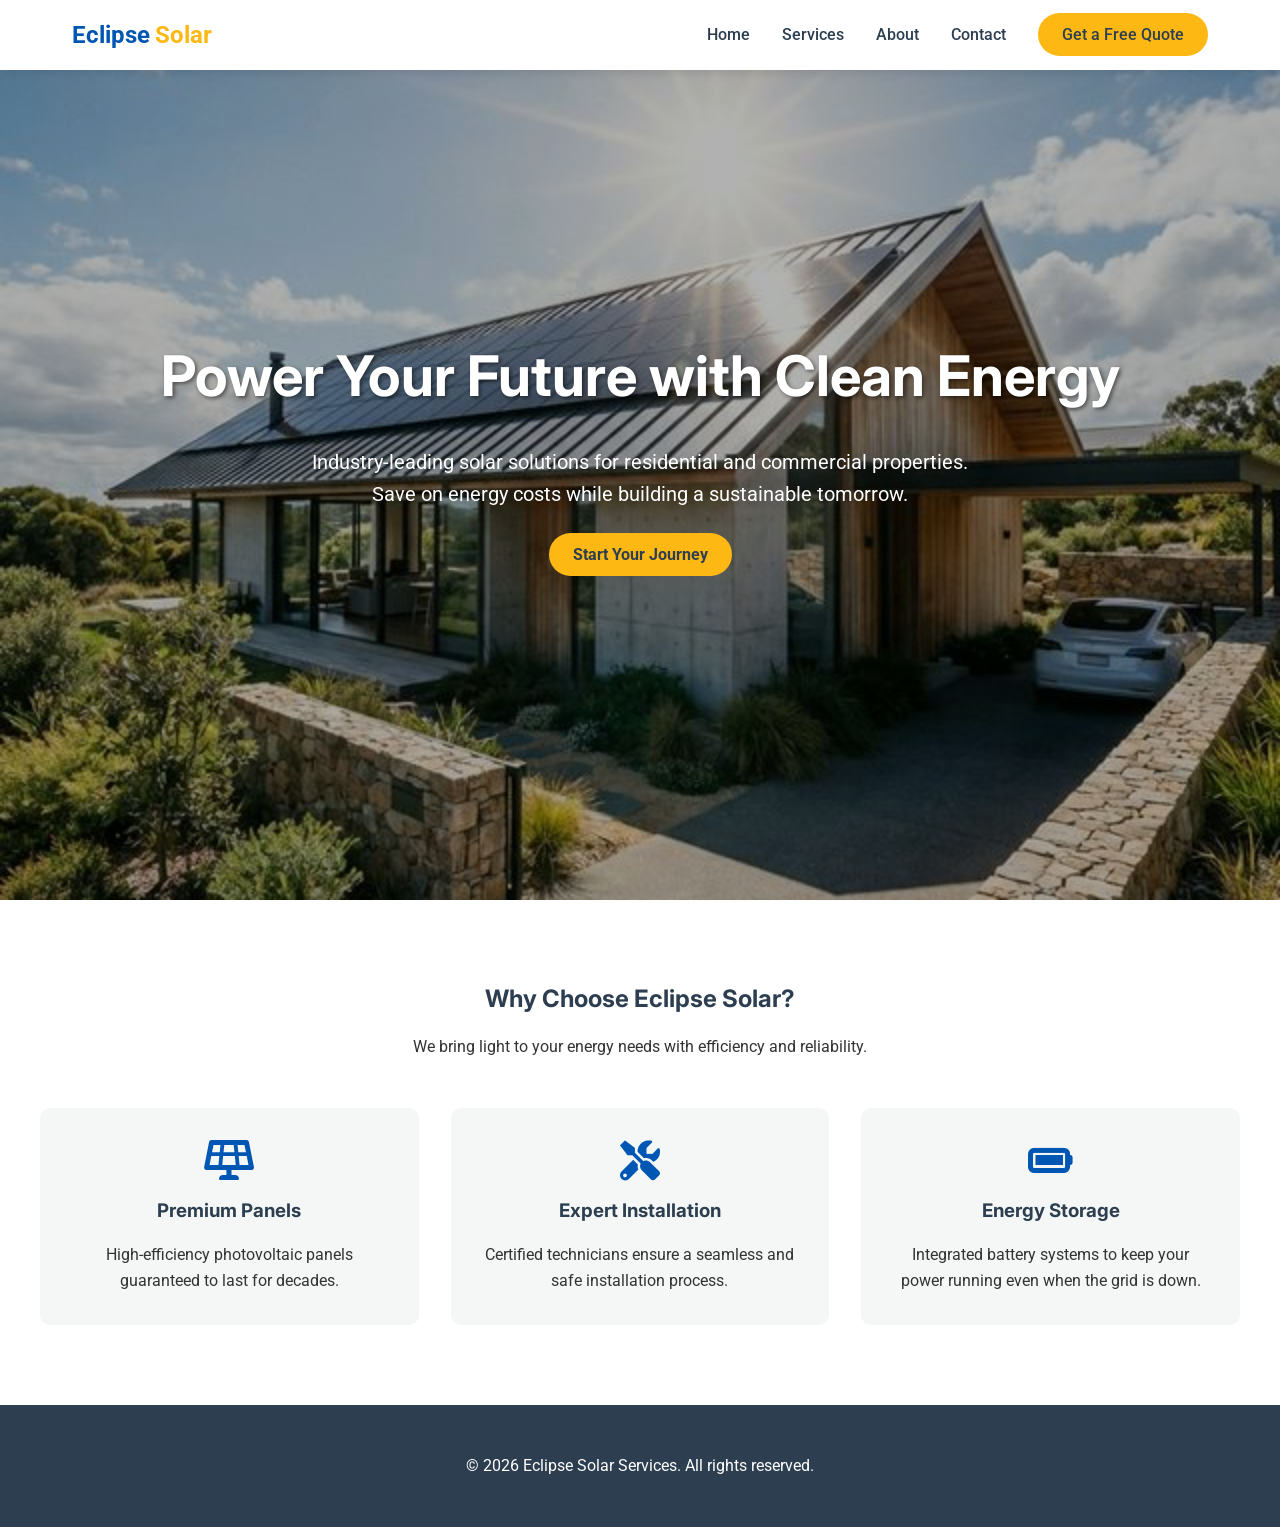
==== index.html @ 10196fe4 "Initial project structure and assets" ====
<!DOCTYPE html>
<html lang="en">
<head>
    <meta charset="UTF-8">
    <meta name="viewport" content="width=device-width, initial-scale=1.0">
    <title>Eclipse Solar Services | Power Your Future</title>
    <meta name="description" content="Professional solar panel installation and renewable energy solutions. Save money and the planet with Eclipse Solar Services.">
    <!-- Google Fonts -->
    <link rel="preconnect" href="https://fonts.googleapis.com">
    <link rel="preconnect" href="https://fonts.gstatic.com" crossorigin>
    <link href="https://fonts.googleapis.com/css2?family=Inter:wght@400;700&family=Roboto:wght@400;500&display=swap" rel="stylesheet">
    <!-- Main CSS -->
    <link rel="stylesheet" href="assets/css/style.css">
    <!-- Font Awesome (for icons) -->
    <link rel="stylesheet" href="https://cdnjs.cloudflare.com/ajax/libs/font-awesome/6.0.0/css/all.min.css">
</head>
<body>

    <!-- Header -->
    <header>
        <nav>
            <a href="#" class="logo">Eclipse<span>Solar</span></a>
            <ul class="nav-links">
                <li><a href="#home">Home</a></li>
                <li><a href="#services">Services</a></li>
                <li><a href="#about">About</a></li>
                <li><a href="#contact">Contact</a></li>
                <li><a href="#quote" class="btn-cta">Get a Free Quote</a></li>
            </ul>
        </nav>
    </header>

    <!-- Hero Section -->
    <section id="home" class="hero">
        <div class="hero-content">
            <h1>Power Your Future with Clean Energy</h1>
            <p>Industry-leading solar solutions for residential and commercial properties. Save on energy costs while building a sustainable tomorrow.</p>
            <a href="#quote" class="btn-cta">Start Your Journey</a>
        </div>
    </section>

    <!-- Features Section -->
    <section id="services" class="features">
        <h2>Why Choose Eclipse Solar?</h2>
        <p>We bring light to your energy needs with efficiency and reliability.</p>
        <div class="features-grid">
            <div class="feature-card">
                <i class="fas fa-solar-panel feature-icon"></i>
                <h3>Premium Panels</h3>
                <p>High-efficiency photovoltaic panels guaranteed to last for decades.</p>
            </div>
            <div class="feature-card">
                <i class="fas fa-tools feature-icon"></i>
                <h3>Expert Installation</h3>
                <p>Certified technicians ensure a seamless and safe installation process.</p>
            </div>
            <div class="feature-card">
                <i class="fas fa-battery-full feature-icon"></i>
                <h3>Energy Storage</h3>
                <p>Integrated battery systems to keep your power running even when the grid is down.</p>
            </div>
        </div>
    </section>

    <!-- Footer -->
    <footer id="contact">
        <p>&copy; 2026 Eclipse Solar Services. All rights reserved.</p>
    </footer>

    <script src="assets/js/main.js"></script>
</body>
</html>
---- assets/css/style.css ----
/* Eclipse Solar Services - Pro Theme */
:root {
    --primary-color: #0056b3; /* Deep Sky Blue */
    --secondary-color: #fdb813; /* Sun Yellow */
    --accent-color: #2c3e50; /* Dark Slate */
    --text-color: #333;
    --light-bg: #f4f7f6;
    --white: #ffffff;
    --font-heading: 'Inter', sans-serif;
    --font-body: 'Roboto', sans-serif;
}

* {
    box-sizing: border-box;
    margin: 0;
    padding: 0;
}

body {
    font-family: var(--font-body);
    line-height: 1.6;
    color: var(--text-color);
    background-color: var(--light-bg);
}

h1, h2, h3, h4, h5, h6 {
    font-family: var(--font-heading);
    color: var(--accent-color);
    margin-bottom: 1rem;
}

/* Header & Nav */
header {
    background-color: var(--white);
    box-shadow: 0 2px 10px rgba(0,0,0,0.1);
    position: fixed;
    width: 100%;
    z-index: 1000;
}

nav {
    display: flex;
    justify-content: space-between;
    align-items: center;
    max-width: 1200px;
    margin: 0 auto;
    padding: 1rem 2rem;
}

.logo {
    font-size: 1.5rem;
    font-weight: 700;
    color: var(--primary-color);
    text-decoration: none;
    display: flex;
    align-items: center;
}

.logo span {
    color: var(--secondary-color);
    margin-left: 5px;
}

.nav-links {
    list-style: none;
    display: flex;
    gap: 2rem;
}

.nav-links a {
    text-decoration: none;
    color: var(--accent-color);
    font-weight: 500;
    transition: color 0.3s;
}

.nav-links a:hover {
    color: var(--primary-color);
}

.btn-cta {
    background-color: var(--secondary-color);
    color: var(--accent-color);
    padding: 0.75rem 1.5rem;
    border-radius: 50px;
    text-decoration: none;
    font-weight: 700;
    transition: transform 0.3s, box-shadow 0.3s;
}

.btn-cta:hover {
    transform: translateY(-2px);
    box-shadow: 0 4px 15px rgba(253, 184, 19, 0.4);
}

/* Hero Section */
.hero {
    height: 100vh;
    background-image: linear-gradient(rgba(0,0,0,0.3), rgba(0,0,0,0.3)), url('../img/solar_panel_installation_hero.png');
    background-size: cover;
    background-position: center;
    display: flex;
    align-items: center;
    justify-content: center;
    text-align: center;
    color: var(--white);
    padding: 0 2rem;
}

.hero-content h1 {
    font-size: 3.5rem;
    color: var(--white);
    margin-bottom: 1.5rem;
    text-shadow: 2px 2px 4px rgba(0,0,0,0.5);
}

.hero-content p {
    font-size: 1.25rem;
    margin-bottom: 2rem;
    max-width: 700px;
    margin-left: auto;
    margin-right: auto;
}

/* Features Section */
.features {
    padding: 5rem 2rem;
    background-color: var(--white);
    text-align: center;
}

.features-grid {
    display: grid;
    grid-template-columns: repeat(auto-fit, minmax(300px, 1fr));
    gap: 2rem;
    max-width: 1200px;
    margin: 3rem auto 0;
}

.feature-card {
    padding: 2rem;
    border-radius: 10px;
    background: var(--light-bg);
    transition: transform 0.3s;
}

.feature-card:hover {
    transform: translateY(-5px);
}

.feature-icon {
    font-size: 2.5rem;
    color: var(--primary-color);
    margin-bottom: 1rem;
}

/* Footer */
footer {
    background-color: var(--accent-color);
    color: var(--white);
    padding: 3rem 2rem;
    text-align: center;
}
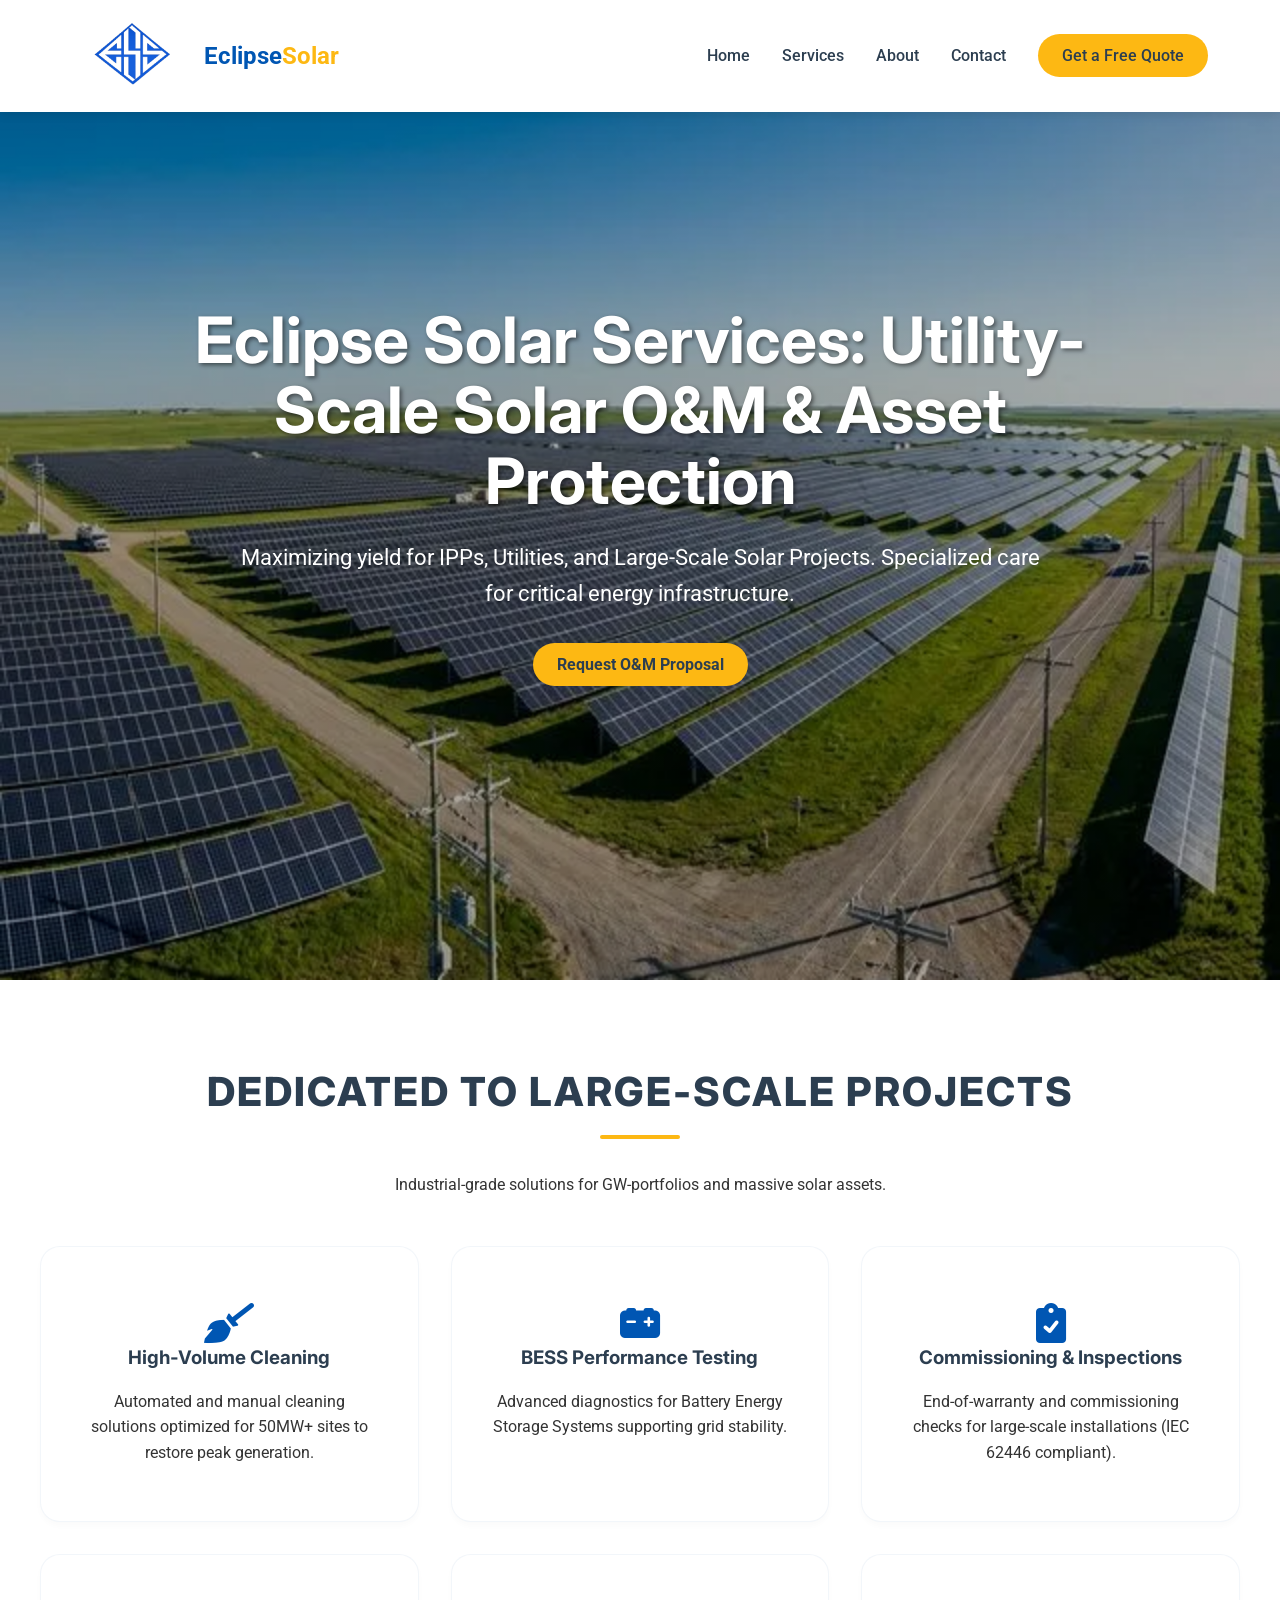
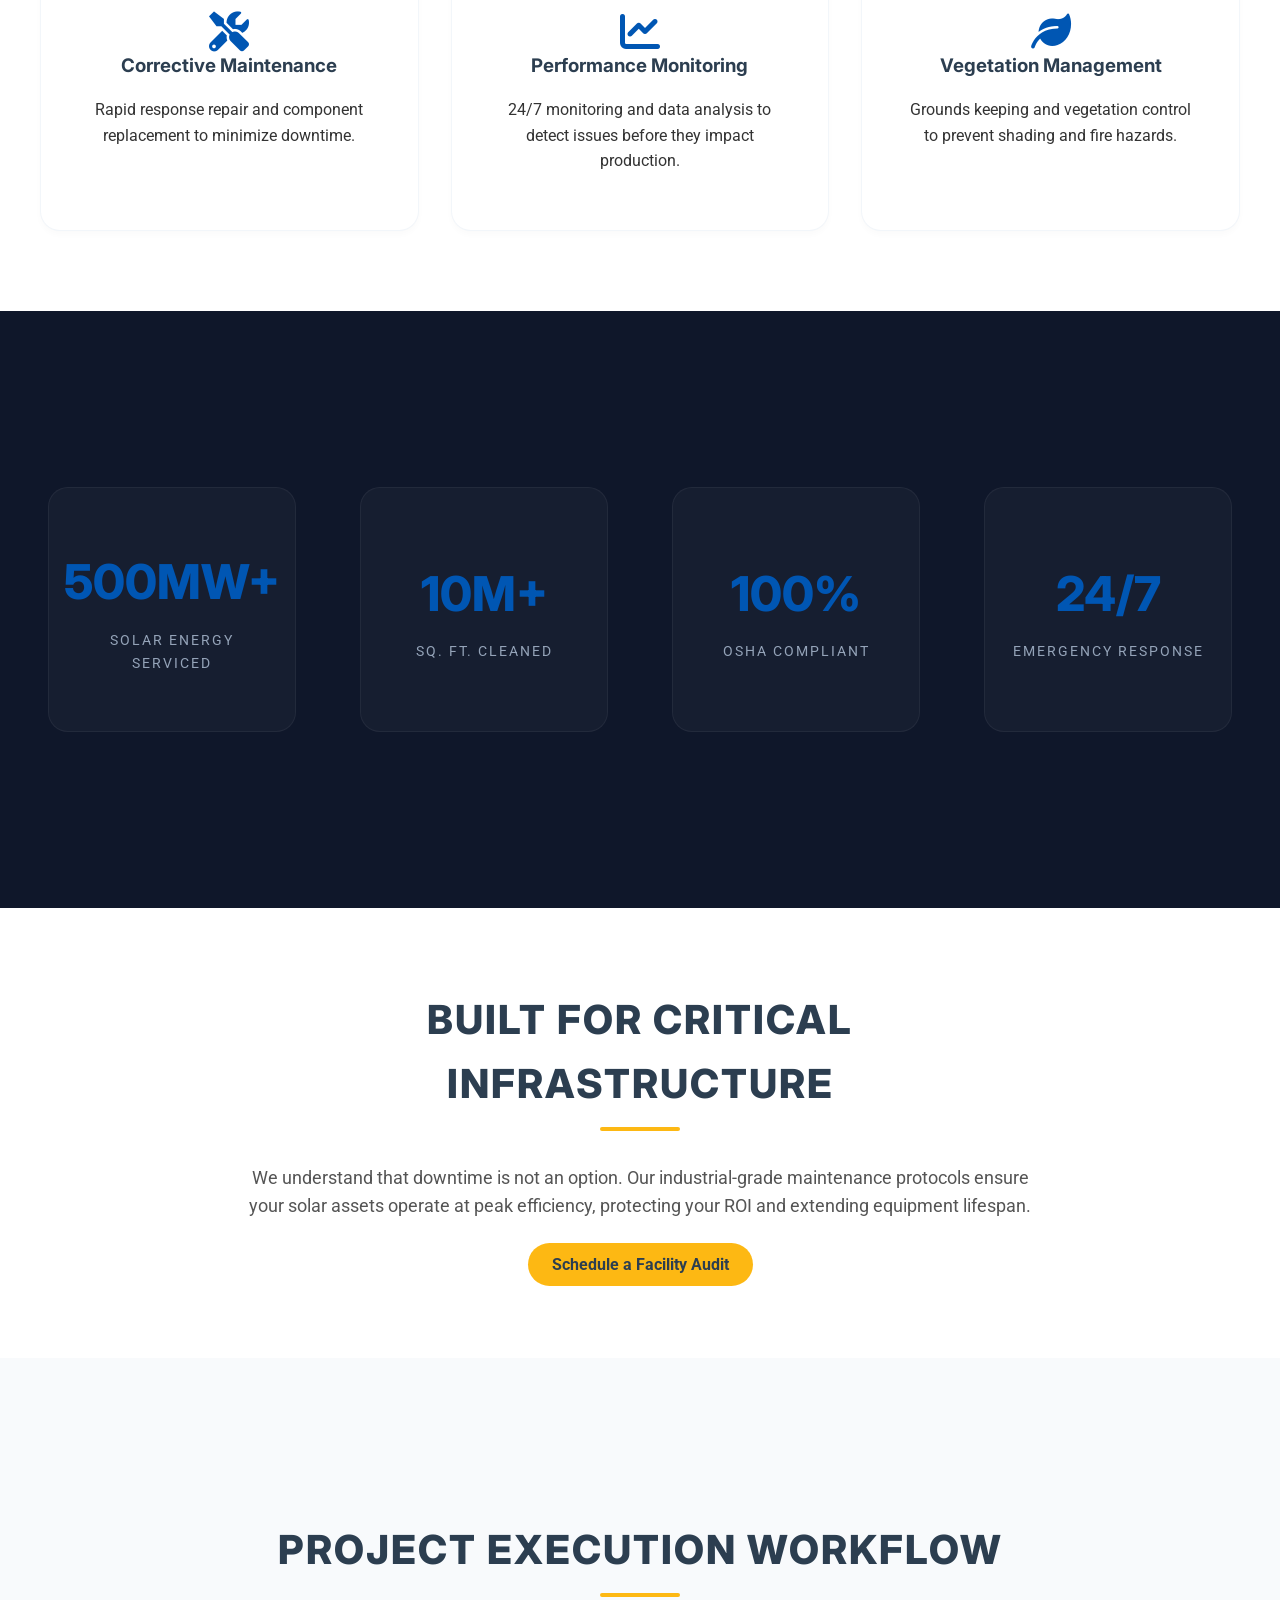
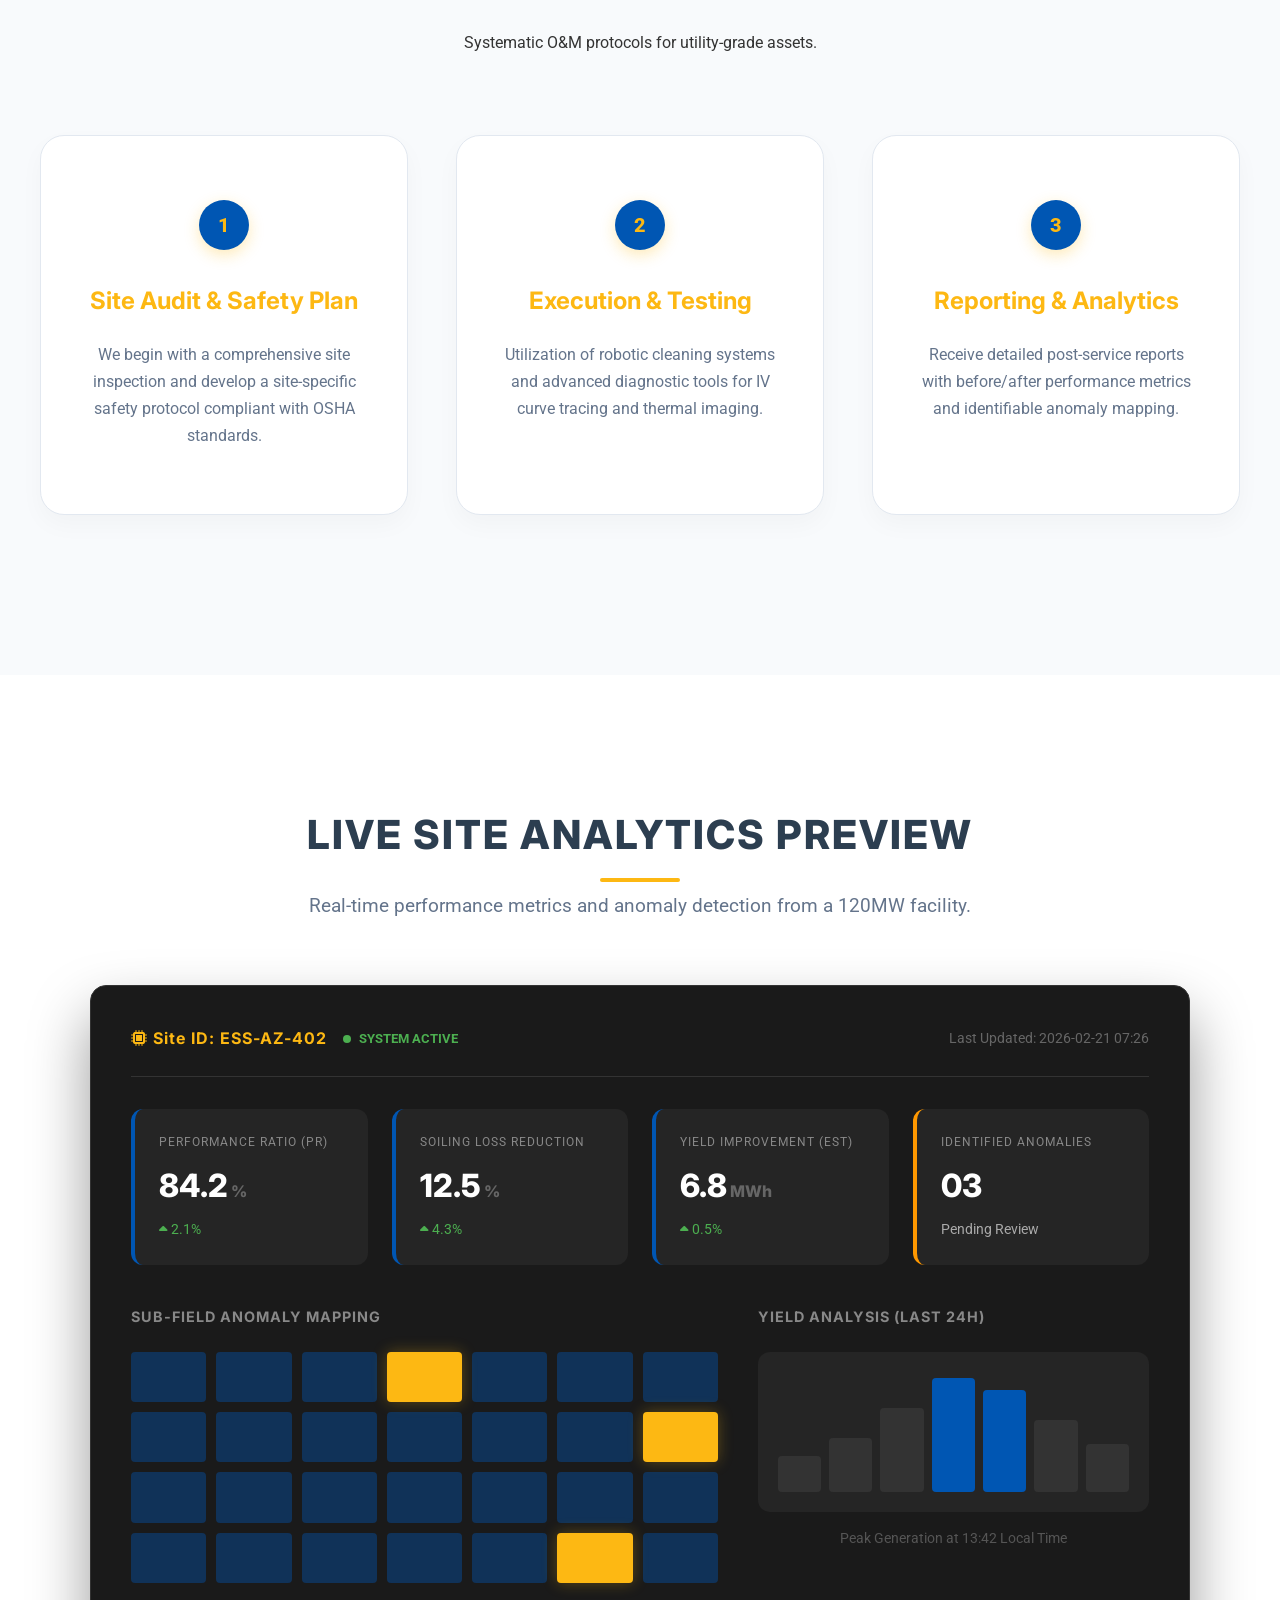
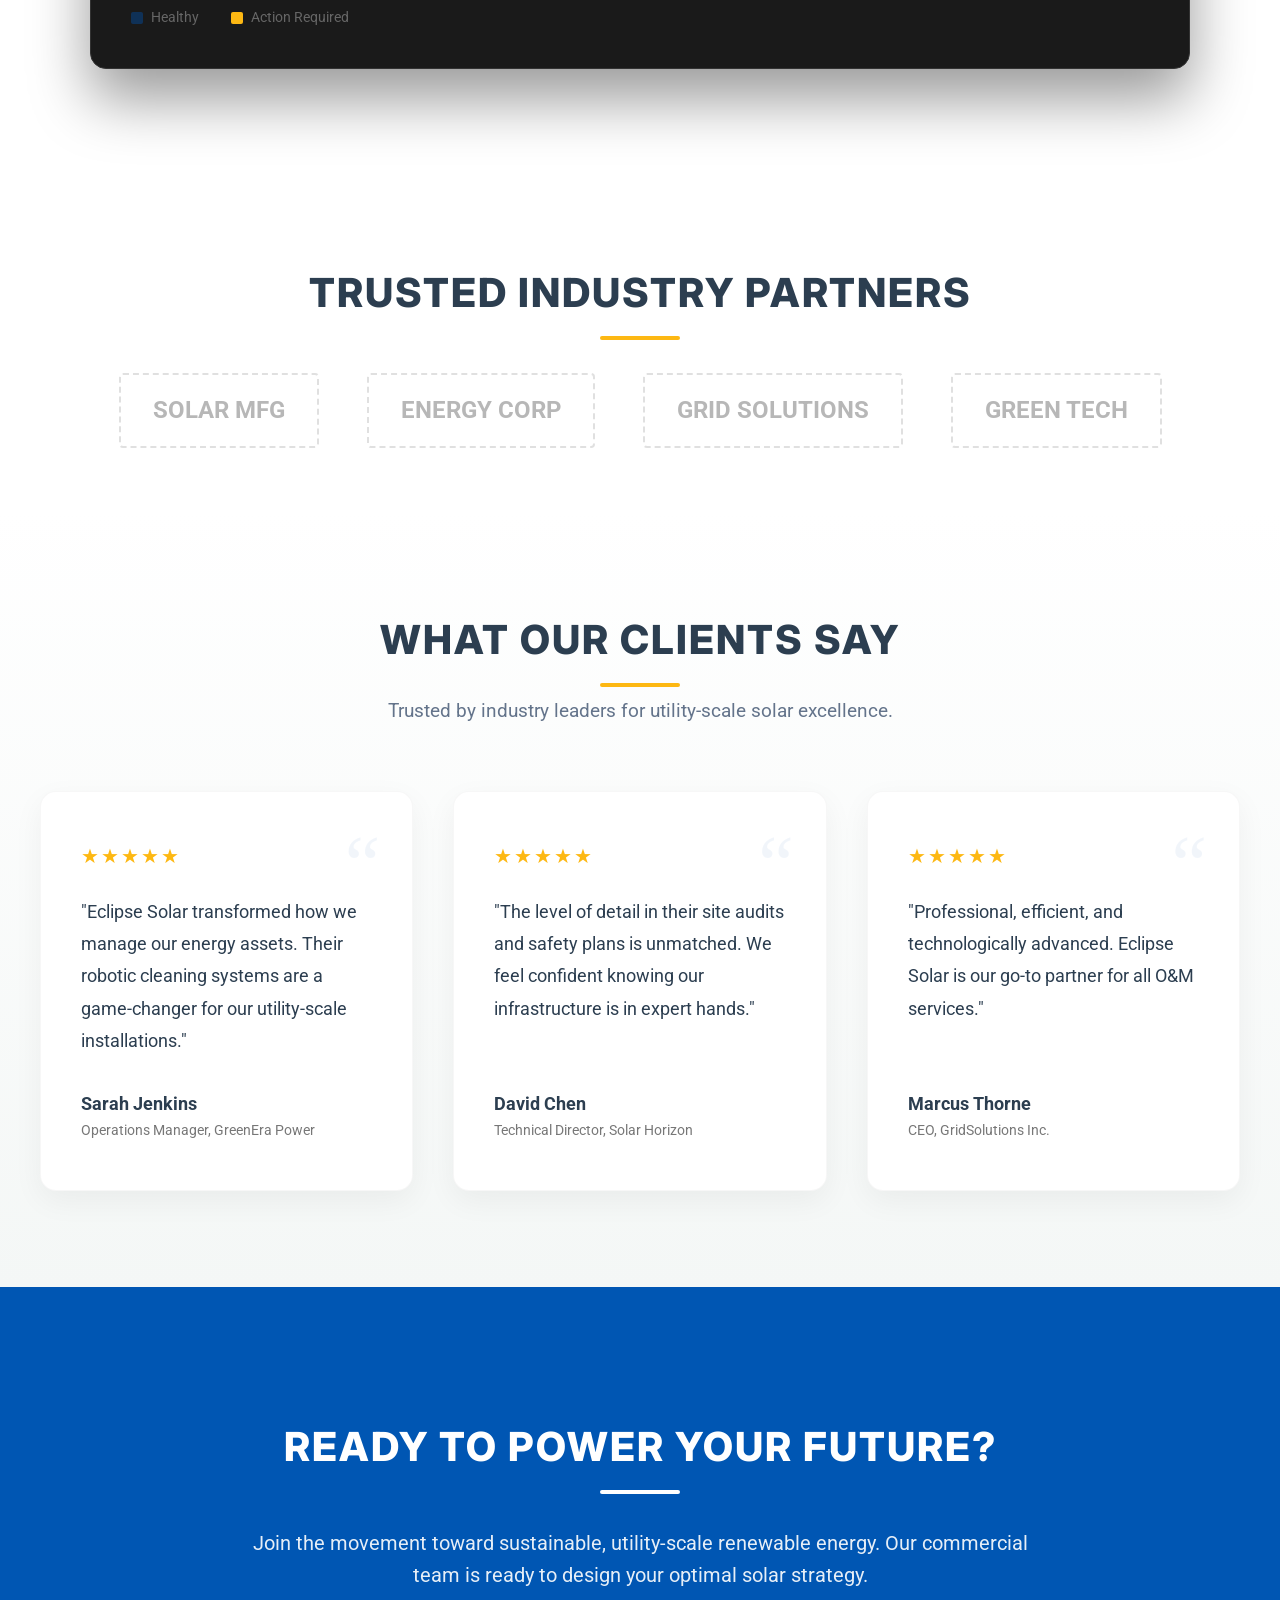
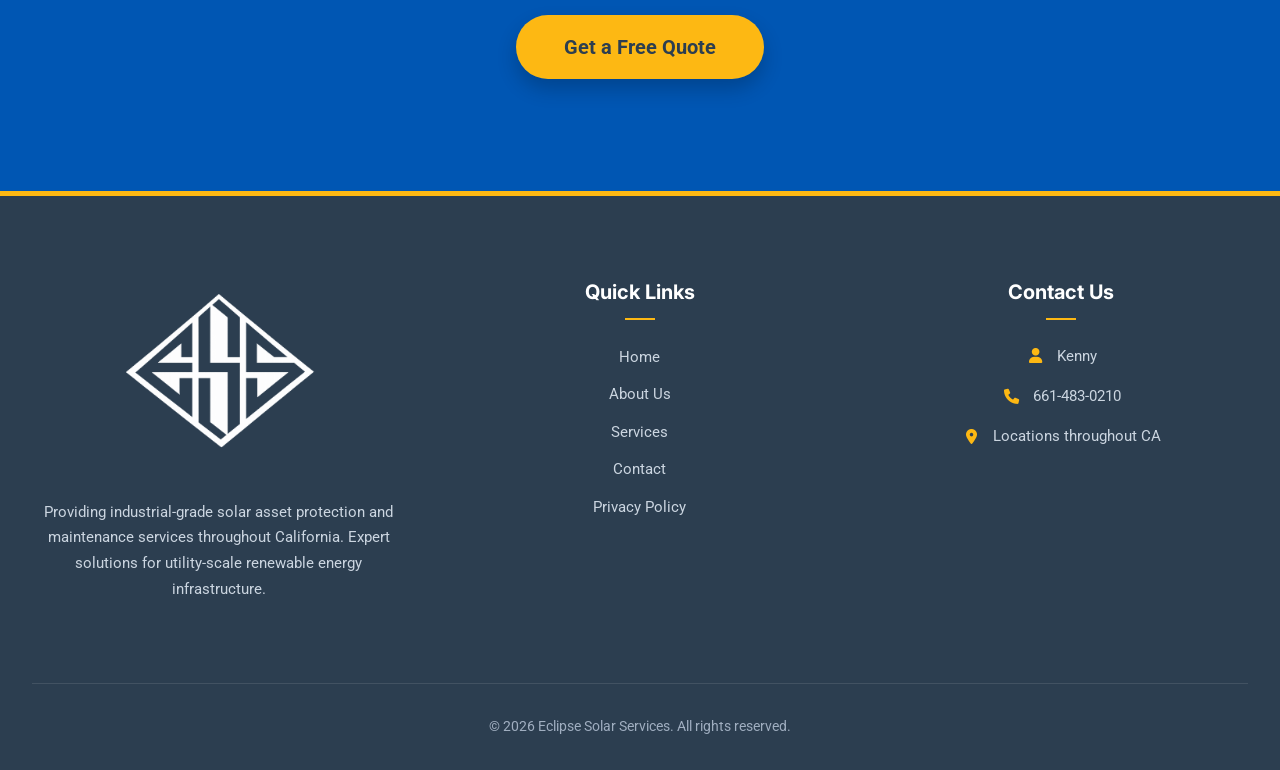
==== commit d541c457: "Finalize Eclipse Solar Services: Image-enhanced popup, enlarged header logo, mobile responsiveness f" ====
--- a/index.html
+++ b/index.html
@@ -1,72 +1,362 @@
 <!DOCTYPE html>
 <html lang="en">
+
 <head>
     <meta charset="UTF-8">
     <meta name="viewport" content="width=device-width, initial-scale=1.0">
     <title>Eclipse Solar Services | Power Your Future</title>
-    <meta name="description" content="Professional solar panel installation and renewable energy solutions. Save money and the planet with Eclipse Solar Services.">
+    <link rel="icon" type="image/x-icon" href="assets/img/favicon.ico">
+    <meta name="description"
+        content="Professional solar panel installation and renewable energy solutions. Save money and the planet with Eclipse Solar Services.">
     <!-- Google Fonts -->
     <link rel="preconnect" href="https://fonts.googleapis.com">
     <link rel="preconnect" href="https://fonts.gstatic.com" crossorigin>
-    <link href="https://fonts.googleapis.com/css2?family=Inter:wght@400;700&family=Roboto:wght@400;500&display=swap" rel="stylesheet">
+    <link href="https://fonts.googleapis.com/css2?family=Inter:wght@400;700&family=Roboto:wght@400;500&display=swap"
+        rel="stylesheet">
     <!-- Main CSS -->
     <link rel="stylesheet" href="assets/css/style.css">
     <!-- Font Awesome (for icons) -->
     <link rel="stylesheet" href="https://cdnjs.cloudflare.com/ajax/libs/font-awesome/6.0.0/css/all.min.css">
 </head>
+
 <body>
 
     <!-- Header -->
     <header>
         <nav>
-            <a href="#" class="logo">Eclipse<span>Solar</span></a>
+            <a href="index.html" class="logo">
+                <img src="assets/img/logo.webp" alt="Eclipse Solar Services Logo" class="logo-img">
+                <span class="logo-text">Eclipse<span>Solar</span></span>
+            </a>
             <ul class="nav-links">
-                <li><a href="#home">Home</a></li>
-                <li><a href="#services">Services</a></li>
-                <li><a href="#about">About</a></li>
-                <li><a href="#contact">Contact</a></li>
-                <li><a href="#quote" class="btn-cta">Get a Free Quote</a></li>
+                <li><a href="index.html">Home</a></li>
+                <li><a href="services.html">Services</a></li>
+                <li><a href="about.html">About</a></li>
+                <li><a href="contact.html">Contact</a></li>
+                <li><a href="tel:661-483-0210" class="btn-cta">Get a Free Quote</a></li>
             </ul>
+            <div class="menu-toggle" id="mobile-menu">
+                <i class="fas fa-bars"></i>
+            </div>
         </nav>
     </header>
 
     <!-- Hero Section -->
     <section id="home" class="hero">
         <div class="hero-content">
-            <h1>Power Your Future with Clean Energy</h1>
-            <p>Industry-leading solar solutions for residential and commercial properties. Save on energy costs while building a sustainable tomorrow.</p>
-            <a href="#quote" class="btn-cta">Start Your Journey</a>
+            <h1>Eclipse Solar Services: Utility-Scale Solar O&M & Asset Protection</h1>
+            <p>Maximizing yield for IPPs, Utilities, and Large-Scale Solar Projects. Specialized care for critical
+                energy infrastructure.</p>
+            <a href="tel:661-483-0210" class="btn-cta">Request O&M Proposal</a>
         </div>
     </section>
 
     <!-- Features Section -->
     <section id="services" class="features">
-        <h2>Why Choose Eclipse Solar?</h2>
-        <p>We bring light to your energy needs with efficiency and reliability.</p>
+        <h2>Dedicated to Large-Scale Projects</h2>
+        <p>Industrial-grade solutions for GW-portfolios and massive solar assets.</p>
         <div class="features-grid">
             <div class="feature-card">
-                <i class="fas fa-solar-panel feature-icon"></i>
-                <h3>Premium Panels</h3>
-                <p>High-efficiency photovoltaic panels guaranteed to last for decades.</p>
+                <i class="fas fa-broom feature-icon"></i>
+                <h3>High-Volume Cleaning</h3>
+                <p>Automated and manual cleaning solutions optimized for 50MW+ sites to restore peak generation.</p>
+            </div>
+            <div class="feature-card">
+                <i class="fas fa-car-battery feature-icon"></i>
+                <h3>BESS Performance Testing</h3>
+                <p>Advanced diagnostics for Battery Energy Storage Systems supporting grid stability.</p>
+            </div>
+            <div class="feature-card">
+                <i class="fas fa-clipboard-check feature-icon"></i>
+                <h3>Commissioning & Inspections</h3>
+                <p>End-of-warranty and commissioning checks for large-scale installations (IEC 62446 compliant).</p>
             </div>
             <div class="feature-card">
                 <i class="fas fa-tools feature-icon"></i>
-                <h3>Expert Installation</h3>
-                <p>Certified technicians ensure a seamless and safe installation process.</p>
-            </div>
-            <div class="feature-card">
-                <i class="fas fa-battery-full feature-icon"></i>
-                <h3>Energy Storage</h3>
-                <p>Integrated battery systems to keep your power running even when the grid is down.</p>
-            </div>
+                <h3>Corrective Maintenance</h3>
+                <p>Rapid response repair and component replacement to minimize downtime.</p>
+            </div>
+            <div class="feature-card">
+                <i class="fas fa-chart-line feature-icon"></i>
+                <h3>Performance Monitoring</h3>
+                <p>24/7 monitoring and data analysis to detect issues before they impact production.</p>
+            </div>
+            <div class="feature-card">
+                <i class="fas fa-leaf feature-icon"></i>
+                <h3>Vegetation Management</h3>
+                <p>Grounds keeping and vegetation control to prevent shading and fire hazards.</p>
+            </div>
+        </div>
+    </section>
+
+    <!-- Stats Bar -->
+    <section class="stats-bar">
+        <div class="stat-item">
+            <span class="stat-number">500MW+</span>
+            <span class="stat-label">Solar Energy Serviced</span>
+        </div>
+        <div class="stat-item">
+            <span class="stat-number">10M+</span>
+            <span class="stat-label">Sq. Ft. Cleaned</span>
+        </div>
+        <div class="stat-item">
+            <span class="stat-number">100%</span>
+            <span class="stat-label">OSHA Compliant</span>
+        </div>
+        <div class="stat-item">
+            <span class="stat-number">24/7</span>
+            <span class="stat-label">Emergency Response</span>
+        </div>
+    </section>
+
+    <!-- Why Choose Us -->
+    <section id="about" class="why-us">
+        <div class="why-us-content">
+            <h2>Built for Critical Infrastructure</h2>
+            <p>We understand that downtime is not an option. Our industrial-grade maintenance protocols ensure your
+                solar assets operate at peak efficiency, protecting your ROI and extending equipment lifespan.</p>
+            <a href="tel:661-483-0210" class="btn-cta">Schedule a Facility Audit</a>
+        </div>
+    </section>
+
+    <!-- Process Section -->
+    <section class="process">
+        <h2>Project Execution Workflow</h2>
+        <p>Systematic O&M protocols for utility-grade assets.</p>
+        <div class="process-steps">
+            <div class="step-card">
+                <div class="step-number">1</div>
+                <h3>Site Audit & Safety Plan</h3>
+                <p>We begin with a comprehensive site inspection and develop a site-specific safety protocol compliant
+                    with OSHA standards.</p>
+            </div>
+            <div class="step-card">
+                <div class="step-number">2</div>
+                <h3>Execution & Testing</h3>
+                <p>Utilization of robotic cleaning systems and advanced diagnostic tools for IV curve tracing and
+                    thermal imaging.</p>
+            </div>
+            <div class="step-card">
+                <div class="step-number">3</div>
+                <h3>Reporting & Analytics</h3>
+                <p>Receive detailed post-service reports with before/after performance metrics and identifiable anomaly
+                    mapping.</p>
+            </div>
+        </div>
+    </section>
+
+    <!-- Analytics Report Section -->
+    <section class="report-section">
+        <div class="container">
+            <h2>Live Site Analytics Preview</h2>
+            <p class="section-subtitle">Real-time performance metrics and anomaly detection from a 120MW facility.</p>
+
+            <div class="report-dashboard">
+                <div class="dashboard-header">
+                    <div class="site-info">
+                        <span class="site-name"><i class="fas fa-microchip"></i> Site ID: ESS-AZ-402</span>
+                        <span class="site-status"><span class="status-pulse"></span> SYSTEM ACTIVE</span>
+                    </div>
+                    <div class="report-timestamp">Last Updated: <span id="current-timestamp">2026-02-21 07:26</span>
+                    </div>
+                </div>
+
+                <div class="metrics-grid">
+                    <div class="metric-card">
+                        <span class="metric-label">Performance Ratio (PR)</span>
+                        <div class="metric-value">84.2<span>%</span></div>
+                        <div class="metric-trend up"><i class="fas fa-caret-up"></i> 2.1%</div>
+                    </div>
+                    <div class="metric-card">
+                        <span class="metric-label">Soiling Loss Reduction</span>
+                        <div class="metric-value">12.5<span>%</span></div>
+                        <div class="metric-trend up"><i class="fas fa-caret-up"></i> 4.3%</div>
+                    </div>
+                    <div class="metric-card">
+                        <span class="metric-label">Yield Improvement (Est)</span>
+                        <div class="metric-value">6.8<span>MWh</span></div>
+                        <div class="metric-trend up"><i class="fas fa-caret-up"></i> 0.5%</div>
+                    </div>
+                    <div class="metric-card warning">
+                        <span class="metric-label">Identified Anomalies</span>
+                        <div class="metric-value">03</div>
+                        <div class="metric-trend status">Pending Review</div>
+                    </div>
+                </div>
+
+                <div class="dashboard-body">
+                    <div class="health-map-container">
+                        <h3>Sub-Field Anomaly Mapping</h3>
+                        <div class="health-map">
+                            <!-- Array of panels representing a field -->
+                            <div class="field-panel healthy"></div>
+                            <div class="field-panel healthy"></div>
+                            <div class="field-panel healthy"></div>
+                            <div class="field-panel alert" data-tooltip="String A7: Hotspot Detected"></div>
+                            <div class="field-panel healthy"></div>
+                            <div class="field-panel healthy"></div>
+                            <div class="field-panel healthy"></div>
+                            <div class="field-panel healthy"></div>
+                            <div class="field-panel healthy"></div>
+                            <div class="field-panel healthy"></div>
+                            <div class="field-panel healthy"></div>
+                            <div class="field-panel healthy"></div>
+                            <div class="field-panel healthy"></div>
+                            <div class="field-panel alert" data-tooltip="Inverter #3: Low Efficiency"></div>
+                            <div class="field-panel healthy"></div>
+                            <div class="field-panel healthy"></div>
+                            <div class="field-panel healthy"></div>
+                            <div class="field-panel healthy"></div>
+                            <div class="field-panel healthy"></div>
+                            <div class="field-panel healthy"></div>
+                            <div class="field-panel healthy"></div>
+                            <div class="field-panel healthy"></div>
+                            <div class="field-panel healthy"></div>
+                            <div class="field-panel healthy"></div>
+                            <div class="field-panel healthy"></div>
+                            <div class="field-panel healthy"></div>
+                            <div class="field-panel alert" data-tooltip="String C2: Potential Diode Failure"></div>
+                            <div class="field-panel healthy"></div>
+                        </div>
+                        <div class="map-legend">
+                            <span class="legend-item"><span class="box healthy"></span> Healthy</span>
+                            <span class="legend-item"><span class="box alert"></span> Action Required</span>
+                        </div>
+                    </div>
+
+                    <div class="generation-stats">
+                        <h3>Yield Analysis (Last 24h)</h3>
+                        <div class="stats-viz">
+                            <div class="stat-bar" style="height: 30%"></div>
+                            <div class="stat-bar" style="height: 45%"></div>
+                            <div class="stat-bar" style="height: 70%"></div>
+                            <div class="stat-bar highlight" style="height: 95%"></div>
+                            <div class="stat-bar highlight" style="height: 85%"></div>
+                            <div class="stat-bar" style="height: 60%"></div>
+                            <div class="stat-bar" style="height: 40%"></div>
+                        </div>
+                        <p class="stats-info">Peak Generation at 13:42 Local Time</p>
+                    </div>
+                </div>
+            </div>
+        </div>
+    </section>
+
+    <!-- Partners Placeholder -->
+    <section class="partners">
+        <h2>Trusted Industry Partners</h2>
+        <div class="partners-logos">
+            <div class="partner-logo">SOLAR MFG</div>
+            <div class="partner-logo">ENERGY CORP</div>
+            <div class="partner-logo">GRID SOLUTIONS</div>
+            <div class="partner-logo">GREEN TECH</div>
+        </div>
+    </section>
+
+    <!-- Testimonials Section -->
+    <section class="testimonials">
+        <div class="container">
+            <h2 class="section-title">What Our Clients Say</h2>
+            <p class="section-subtitle">Trusted by industry leaders for utility-scale solar excellence.</p>
+            <div class="testimonials-grid">
+                <div class="testimonial-card">
+                    <div class="stars">★★★★★</div>
+                    <p class="quote">"Eclipse Solar transformed how we manage our energy assets. Their robotic cleaning
+                        systems are a game-changer for our utility-scale installations."</p>
+                    <div class="author">
+                        <div class="author-info">
+                            <span class="name">Sarah Jenkins</span>
+                            <span class="title">Operations Manager, GreenEra Power</span>
+                        </div>
+                    </div>
+                </div>
+                <div class="testimonial-card">
+                    <div class="stars">★★★★★</div>
+                    <p class="quote">"The level of detail in their site audits and safety plans is unmatched. We feel
+                        confident knowing our infrastructure is in expert hands."</p>
+                    <div class="author">
+                        <div class="author-info">
+                            <span class="name">David Chen</span>
+                            <span class="title">Technical Director, Solar Horizon</span>
+                        </div>
+                    </div>
+                </div>
+                <div class="testimonial-card">
+                    <div class="stars">★★★★★</div>
+                    <p class="quote">"Professional, efficient, and technologically advanced. Eclipse Solar is our go-to
+                        partner for all O&M services."</p>
+                    <div class="author">
+                        <div class="author-info">
+                            <span class="name">Marcus Thorne</span>
+                            <span class="title">CEO, GridSolutions Inc.</span>
+                        </div>
+                    </div>
+                </div>
+            </div>
+        </div>
+    </section>
+    <!-- CTA Section -->
+    <section class="cta-section">
+        <div class="container">
+            <h2>Ready to Power Your Future?</h2>
+            <p>Join the movement toward sustainable, utility-scale renewable energy. Our commercial team is ready to
+                design your optimal solar strategy.</p>
+            <a href="tel:661-483-0210" class="btn-cta">Get a Free Quote</a>
         </div>
     </section>
 
     <!-- Footer -->
     <footer id="contact">
-        <p>&copy; 2026 Eclipse Solar Services. All rights reserved.</p>
+        <div class="footer-container">
+            <div class="footer-column footer-about">
+                <div class="footer-logo">
+                    <img src="assets/img/logo.webp" alt="Eclipse Solar Services Logo" class="logo-img">
+                </div>
+                <p>Providing industrial-grade solar asset protection and maintenance services throughout California.
+                    Expert solutions for utility-scale renewable energy infrastructure.</p>
+            </div>
+            <div class="footer-column footer-links">
+                <h4>Quick Links</h4>
+                <ul>
+                    <li><a href="index.html">Home</a></li>
+                    <li><a href="about.html">About Us</a></li>
+                    <li><a href="services.html">Services</a></li>
+                    <li><a href="contact.html">Contact</a></li>
+                    <li><a href="privacy.html">Privacy Policy</a></li>
+                </ul>
+            </div>
+            <div class="footer-column footer-contact">
+                <h4>Contact Us</h4>
+                <p><i class="fas fa-user"></i> Kenny</p>
+                <p><i class="fas fa-phone"></i> <a href="tel:6614830210"
+                        style="color: inherit; text-decoration: none;">661-483-0210</a></p>
+                <p><i class="fas fa-map-marker-alt"></i> Locations throughout CA</p>
+            </div>
+        </div>
+        <div class="footer-bottom">
+            <p>&copy; 2026 Eclipse Solar Services. All rights reserved.</p>
+        </div>
     </footer>
+
+    <!-- Lead Capture Popup -->
+    <div class="popup-overlay" id="lead-popup">
+        <div class="promo-popup">
+            <span class="popup-close" id="close-popup">&times;</span>
+            <div class="popup-image-container">
+                <img src="assets/img/popup-drone.png" alt="Industrial Drone Inspection" class="popup-drone-img">
+            </div>
+            <div class="popup-content-inner">
+                <i class="fas fa-file-invoice-dollar popup-card-icon"></i>
+                <h2>Request a Premium O&M Proposal</h2>
+                <p>Maximize your asset's yield with utility-grade diagnostics and maintenance. Our specialists are ready
+                    to
+                    design your optimal solar strategy.</p>
+                <a href="tel:661-483-0210" class="btn-cta">Call Kenny Direct</a>
+            </div>
+        </div>
+    </div>
 
     <script src="assets/js/main.js"></script>
 </body>
-</html>
+
+</html>
--- a/assets/css/style.css
+++ b/assets/css/style.css
@@ -1,8 +1,11 @@
 /* Eclipse Solar Services - Pro Theme */
 :root {
-    --primary-color: #0056b3; /* Deep Sky Blue */
-    --secondary-color: #fdb813; /* Sun Yellow */
-    --accent-color: #2c3e50; /* Dark Slate */
+    --primary-color: #0056b3;
+    /* Deep Sky Blue */
+    --secondary-color: #fdb813;
+    /* Sun Yellow */
+    --accent-color: #2c3e50;
+    /* Dark Slate */
     --text-color: #333;
     --light-bg: #f4f7f6;
     --white: #ffffff;
@@ -23,17 +26,60 @@
     background-color: var(--light-bg);
 }
 
-h1, h2, h3, h4, h5, h6 {
+h1,
+h3,
+h4,
+h5,
+h6 {
     font-family: var(--font-heading);
     color: var(--accent-color);
     margin-bottom: 1rem;
 }
 
+h2 {
+    font-family: var(--font-heading);
+    color: var(--accent-color);
+    font-size: 2.5rem;
+    font-weight: 800;
+    text-transform: uppercase;
+    letter-spacing: 2px;
+    margin-bottom: 3rem;
+    position: relative;
+    display: block;
+    text-align: center;
+}
+
+h2::after {
+    content: '';
+    position: absolute;
+    bottom: -15px;
+    left: 50%;
+    transform: translateX(-50%);
+    width: 80px;
+    height: 4px;
+    background-color: var(--secondary-color);
+    border-radius: 2px;
+}
+
+.text-center {
+    text-align: center !important;
+}
+
+section p.section-subtitle,
+.container>p.text-center {
+    max-width: 800px;
+    margin: -1.5rem auto 4rem;
+    font-size: 1.2rem;
+    color: #64748b;
+}
+
 /* Header & Nav */
 header {
     background-color: var(--white);
-    box-shadow: 0 2px 10px rgba(0,0,0,0.1);
+    box-shadow: 0 2px 10px rgba(0, 0, 0, 0.1);
     position: fixed;
+    top: 0;
+    left: 0;
     width: 100%;
     z-index: 1000;
 }
@@ -48,17 +94,38 @@
 }
 
 .logo {
+    text-decoration: none;
+    display: flex;
+    align-items: center;
+    gap: 0.75rem;
+}
+
+.logo-img {
+    height: 80px;
+    width: auto;
+    object-fit: contain;
+}
+
+.logo-text {
     font-size: 1.5rem;
     font-weight: 700;
     color: var(--primary-color);
-    text-decoration: none;
-    display: flex;
-    align-items: center;
-}
-
-.logo span {
+}
+
+.logo-text span {
     color: var(--secondary-color);
-    margin-left: 5px;
+}
+
+.footer-logo {
+    margin-bottom: 1.5rem;
+}
+
+.footer-logo .logo-img {
+    height: 200px;
+    filter: brightness(0) invert(1);
+    /* Make it white in the footer */
+    display: block;
+    margin: 0 auto;
 }
 
 .nav-links {
@@ -67,15 +134,56 @@
     gap: 2rem;
 }
 
-.nav-links a {
+.nav-links li a {
     text-decoration: none;
     color: var(--accent-color);
     font-weight: 500;
-    transition: color 0.3s;
-}
-
-.nav-links a:hover {
+    transition: color 0.3s ease;
+}
+
+.nav-links li a:hover {
     color: var(--primary-color);
+}
+
+.menu-toggle {
+    display: none;
+    font-size: 1.5rem;
+    cursor: pointer;
+    color: var(--primary-color);
+}
+
+/* Mobile Responsive Header */
+@media (max-width: 768px) {
+    .nav-links {
+        display: none;
+        flex-direction: column;
+        position: absolute;
+        top: 100%;
+        left: 0;
+        width: 100%;
+        background-color: var(--white);
+        padding: 2rem;
+        box-shadow: 0 10px 15px rgba(0, 0, 0, 0.1);
+        z-index: 999;
+        gap: 1.5rem;
+        text-align: center;
+    }
+
+    .nav-links.active {
+        display: flex;
+    }
+
+    .menu-toggle {
+        display: block;
+    }
+
+    .logo-text {
+        font-size: 1.25rem;
+    }
+
+    .btn-cta {
+        margin-top: 1rem;
+    }
 }
 
 .btn-cta {
@@ -90,36 +198,58 @@
 
 .btn-cta:hover {
     transform: translateY(-2px);
-    box-shadow: 0 4px 15px rgba(253, 184, 19, 0.4);
+    box-shadow: 0 4px 15px rgba(253, 184, 19, 0.3);
 }
 
 /* Hero Section */
 .hero {
     height: 100vh;
-    background-image: linear-gradient(rgba(0,0,0,0.3), rgba(0,0,0,0.3)), url('../img/solar_panel_installation_hero.png');
+    min-height: 600px;
+    background-image: linear-gradient(rgba(0, 0, 0, 0.3), rgba(0, 0, 0, 0.3)), url('../img/ground_mount_solar_hero.webp');
     background-size: cover;
     background-position: center;
     display: flex;
-    align-items: center;
+    align-items: flex-start;
     justify-content: center;
     text-align: center;
     color: var(--white);
-    padding: 0 2rem;
+    position: relative;
+    padding: 25vh 1rem 2rem;
+    margin-top: 80px;
+}
+
+.hero-about {
+    background-image: linear-gradient(rgba(0, 0, 0, 0.3), rgba(0, 0, 0, 0.3)), url('../img/about_us_hero.webp');
+}
+
+.hero-services {
+    background-image: linear-gradient(rgba(0, 0, 0, 0.3), rgba(0, 0, 0, 0.3)), url('../img/services_hero.webp');
+}
+
+.hero-contact {
+    background-image: linear-gradient(rgba(0, 0, 0, 0.3), rgba(0, 0, 0, 0.3)), url('../img/contact_us_hero.webp');
+}
+
+.hero-content {
+    max-width: 900px;
+    width: 100%;
 }
 
 .hero-content h1 {
-    font-size: 3.5rem;
+    font-size: clamp(2.5rem, 5vw, 4rem);
     color: var(--white);
     margin-bottom: 1.5rem;
-    text-shadow: 2px 2px 4px rgba(0,0,0,0.5);
+    text-shadow: 2px 2px 4px rgba(0, 0, 0, 0.5);
+    line-height: 1.1;
 }
 
 .hero-content p {
-    font-size: 1.25rem;
-    margin-bottom: 2rem;
-    max-width: 700px;
+    font-size: clamp(1.1rem, 2vw, 1.4rem);
+    margin-bottom: 2.5rem;
+    max-width: 800px;
     margin-left: auto;
     margin-right: auto;
+    font-weight: 400;
 }
 
 /* Features Section */
@@ -138,26 +268,1262 @@
 }
 
 .feature-card {
-    padding: 2rem;
-    border-radius: 10px;
-    background: var(--light-bg);
-    transition: transform 0.3s;
+    padding: 3.5rem 2.5rem;
+    border-radius: 20px;
+    background: var(--white);
+    transition: all 0.4s cubic-bezier(0.165, 0.84, 0.44, 1);
+    border: 1px solid rgba(0, 74, 153, 0.05);
+    text-align: center;
+    display: flex;
+    flex-direction: column;
+    align-items: center;
+    box-shadow: 0 4px 6px rgba(0, 0, 0, 0.02);
 }
 
 .feature-card:hover {
-    transform: translateY(-5px);
+    transform: translateY(-12px);
+    box-shadow: 0 30px 60px rgba(0, 74, 153, 0.08);
+    border-color: var(--primary-color);
+}
+
+.feature-icon-wrapper {
+    width: 80px;
+    height: 80px;
+    background: var(--white);
+    border-radius: 50%;
+    display: flex;
+    align-items: center;
+    justify-content: center;
+    margin-bottom: 2rem;
+    box-shadow: 0 4px 10px rgba(0, 0, 0, 0.05);
 }
 
 .feature-icon {
     font-size: 2.5rem;
     color: var(--primary-color);
-    margin-bottom: 1rem;
 }
 
 /* Footer */
 footer {
     background-color: var(--accent-color);
     color: var(--white);
+    padding: 5rem 2rem 2rem;
+}
+
+.footer-container {
+    max-width: 1200px;
+    margin: 0 auto;
+    display: grid;
+    grid-template-columns: repeat(auto-fit, minmax(280px, 1fr));
+    gap: 4rem;
+    text-align: center;
+}
+
+.footer-column h4 {
+    color: var(--white);
+    font-size: 1.25rem;
+    margin-bottom: 1.5rem;
+    position: relative;
+    padding-bottom: 0.75rem;
+    text-align: center;
+}
+
+.footer-column h4::after {
+    content: '';
+    position: absolute;
+    bottom: 0;
+    left: 50%;
+    transform: translateX(-50%);
+    width: 30px;
+    height: 2px;
+    background-color: var(--secondary-color);
+}
+
+.footer-about p {
+    color: #cbd5e0;
+    font-size: 0.95rem;
+    line-height: 1.7;
+}
+
+.footer-links ul {
+    list-style: none;
+    padding: 0;
+}
+
+.footer-links ul li {
+    margin-bottom: 0.75rem;
+}
+
+.footer-links ul li a {
+    color: #cbd5e0;
+    text-decoration: none;
+    transition: color 0.3s ease;
+    font-size: 0.95rem;
+}
+
+.footer-links ul li a:hover {
+    color: var(--secondary-color);
+}
+
+.footer-contact p {
+    display: flex;
+    justify-content: center;
+    align-items: center;
+    gap: 0.75rem;
+    color: #cbd5e0;
+    margin-bottom: 1rem;
+    font-size: 0.95rem;
+}
+
+.footer-contact i {
+    color: var(--secondary-color);
+    width: 20px;
+}
+
+.footer-bottom {
+    margin-top: 5rem;
+    padding-top: 2rem;
+    border-top: 1px solid rgba(255, 255, 255, 0.1);
+    text-align: center;
+    font-size: 0.85rem;
+    color: #a0aec0;
+}
+
+/* Trust Signals / Stats Bar */
+.stats-bar {
+    background-color: var(--accent-color);
+    color: var(--white);
     padding: 3rem 2rem;
-    text-align: center;
-}
+    display: flex;
+    justify-content: space-around;
+    flex-wrap: wrap;
+    text-align: center;
+}
+
+.stat-item {
+    margin: 1rem;
+}
+
+.stat-number {
+    display: block;
+    font-size: 2.5rem;
+    font-weight: 700;
+    color: var(--secondary-color);
+}
+
+.stat-label {
+    font-size: 1rem;
+    text-transform: uppercase;
+    letter-spacing: 1px;
+}
+
+/* Why Us Section */
+.why-us {
+    padding: 5rem 2rem;
+    background-color: var(--white);
+    text-align: center;
+}
+
+.why-us-content {
+    max-width: 800px;
+    margin: 0 auto;
+}
+
+.why-us p {
+    font-size: 1.1rem;
+    margin-bottom: 2rem;
+    color: #555;
+}
+
+/* Process Section */
+.process {
+    padding: 5rem 2rem;
+    background-color: var(--light-bg);
+    text-align: center;
+}
+
+.process-steps {
+    display: flex;
+    justify-content: center;
+    gap: 2rem;
+    flex-wrap: wrap;
+    margin-top: 3rem;
+}
+
+.step-card {
+    background: var(--white);
+    padding: 2rem;
+    border-radius: 8px;
+    box-shadow: 0 4px 6px rgba(0, 0, 0, 0.05);
+    max-width: 300px;
+    flex: 1;
+    position: relative;
+}
+
+.step-number {
+    background-color: var(--secondary-color);
+    color: var(--accent-color);
+    width: 40px;
+    height: 40px;
+    border-radius: 50%;
+    display: flex;
+    align-items: center;
+    justify-content: center;
+    font-weight: 700;
+    margin: 0 auto 1rem;
+    font-size: 1.2rem;
+}
+
+/* Partners / Clients */
+.partners {
+    padding: 4rem 2rem;
+    background-color: var(--white);
+    text-align: center;
+}
+
+.partners-logos {
+    display: flex;
+    justify-content: center;
+    gap: 3rem;
+    flex-wrap: wrap;
+    opacity: 0.6;
+    margin-top: 2rem;
+    font-weight: 700;
+    font-size: 1.5rem;
+    color: #888;
+    align-items: center;
+}
+
+.partner-logo {
+    /* Placeholder style until we have images */
+    border: 2px dashed #ccc;
+    padding: 1rem 2rem;
+    border-radius: 4px;
+}
+
+/* Testimonials Section */
+.testimonials {
+    padding: 6rem 2rem;
+    background: linear-gradient(180deg, var(--white) 0%, var(--light-bg) 100%);
+    text-align: center;
+}
+
+/* .section-title inherited from global h2 */
+
+.section-subtitle {
+    color: #666;
+    margin-bottom: 3.5rem;
+    font-size: 1.1rem;
+}
+
+.testimonials-grid {
+    display: grid;
+    grid-template-columns: repeat(auto-fit, minmax(320px, 1fr));
+    gap: 2.5rem;
+    max-width: 1200px;
+    margin: 0 auto;
+}
+
+.testimonial-card {
+    background: var(--white);
+    padding: 3rem 2.5rem;
+    border-radius: 16px;
+    box-shadow: 0 10px 30px rgba(0, 0, 0, 0.05);
+    transition: all 0.4s cubic-bezier(0.175, 0.885, 0.32, 1.275);
+    display: flex;
+    flex-direction: column;
+    text-align: left;
+    position: relative;
+    border: 1px solid rgba(0, 0, 0, 0.03);
+}
+
+.testimonial-card:hover {
+    transform: translateY(-12px);
+    box-shadow: 0 20px 40px rgba(0, 86, 179, 0.1);
+    border-color: var(--primary-color);
+}
+
+.stars {
+    color: var(--secondary-color);
+    font-size: 1.25rem;
+    margin-bottom: 1.5rem;
+    letter-spacing: 2px;
+}
+
+.quote {
+    font-size: 1.125rem;
+    color: var(--accent-color);
+    line-height: 1.8;
+    margin-bottom: 2rem;
+    position: relative;
+    z-index: 1;
+}
+
+.testimonial-card::after {
+    content: '“';
+    position: absolute;
+    top: 2rem;
+    right: 2rem;
+    font-size: 5rem;
+    color: var(--primary-color);
+    opacity: 0.05;
+    font-family: serif;
+    line-height: 1;
+}
+
+.author {
+    margin-top: auto;
+    display: flex;
+    align-items: center;
+    gap: 1rem;
+}
+
+.author-info {
+    display: flex;
+    flex-direction: column;
+}
+
+.name {
+    font-weight: 700;
+    color: var(--accent-color);
+    font-size: 1.1rem;
+}
+
+.title {
+    font-size: 0.875rem;
+    color: #777;
+    margin-top: 0.1rem;
+}
+
+/* Global / Shared Styles */
+.container {
+    max-width: 1200px;
+    margin: 0 auto;
+    width: 100%;
+}
+
+/* CTA Section */
+.cta-section {
+    padding: 8rem 2rem;
+    background-color: var(--primary-color);
+    border-bottom: 5px solid var(--secondary-color);
+    color: var(--white);
+    text-align: center;
+    position: relative;
+    z-index: 1;
+}
+
+.cta-section h2 {
+    color: var(--white);
+    margin-bottom: 3rem;
+}
+
+.cta-section h2::after {
+    background-color: var(--white);
+}
+
+.cta-section p {
+    font-size: 1.25rem;
+    max-width: 800px;
+    margin: 0 auto 2.5rem;
+    opacity: 0.9;
+}
+
+.cta-section .btn-cta {
+    font-size: 1.25rem;
+    padding: 1.25rem 3rem;
+    box-shadow: 0 10px 20px rgba(0, 0, 0, 0.2);
+}
+
+.cta-section .btn-cta:hover {
+    transform: translateY(-3px) scale(1.05);
+}
+
+@media (max-width: 768px) {
+    .cta-section {
+        padding: 4rem 1.5rem;
+    }
+
+    .cta-section h2 {
+        font-size: 2.25rem;
+    }
+
+    .cta-section p {
+        font-size: 1.1rem;
+    }
+}
+
+/* Service Hero Backgrounds */
+.hero-cleaning {
+    background-image: linear-gradient(rgba(0, 0, 0, 0.5), rgba(0, 0, 0, 0.5)), url('../img/hero_robotic_cleaning.webp');
+    background-size: cover;
+    background-position: center;
+}
+
+.hero-bess {
+    background-image: linear-gradient(rgba(0, 0, 0, 0.5), rgba(0, 0, 0, 0.5)), url('../img/hero_bess_storage.webp');
+    background-size: cover;
+    background-position: center;
+}
+
+.hero-audits {
+    background-image: linear-gradient(rgba(0, 0, 0, 0.5), rgba(0, 0, 0, 0.5)), url('../img/hero_solar_audit.webp');
+    background-size: cover;
+    background-position: center;
+}
+
+.hero-maintenance {
+    background-image: linear-gradient(rgba(0, 0, 0, 0.5), rgba(0, 0, 0, 0.5)), url('../img/hero_solar_maintenance.webp');
+    background-size: cover;
+    background-position: center;
+}
+
+.hero-monitoring {
+    background-image: linear-gradient(rgba(0, 0, 0, 0.5), rgba(0, 0, 0, 0.5)), url('../img/hero_solar_monitoring.webp');
+    background-size: cover;
+    background-position: center;
+}
+
+.hero-vegetation {
+    background-image: linear-gradient(rgba(0, 0, 0, 0.5), rgba(0, 0, 0, 0.5)), url('../img/hero_solar_vegetation.webp');
+    background-size: cover;
+    background-position: center;
+}
+
+/* Service Detail Layout */
+.service-detail-section {
+    padding: 100px 0;
+    background-color: var(--light-bg);
+}
+
+.service-benefits-grid {
+    display: grid;
+    grid-template-columns: repeat(auto-fit, minmax(300px, 1fr));
+    gap: 2.5rem;
+    margin-top: 4rem;
+}
+
+.benefit-card {
+    background: var(--white);
+    padding: 3rem;
+    border-radius: 12px;
+    border: 1px solid rgba(0, 0, 0, 0.05);
+    box-shadow: 0 4px 6px rgba(0, 0, 0, 0.02);
+    transition: all 0.3s ease;
+    text-align: left;
+}
+
+.benefit-card:hover {
+    transform: translateY(-10px);
+    box-shadow: 0 20px 40px rgba(0, 0, 0, 0.08);
+    border-color: var(--primary-color);
+}
+
+.benefit-card i {
+    font-size: 2.5rem;
+    color: var(--primary-color);
+    margin-bottom: 1.5rem;
+}
+
+.benefit-card h3 {
+    font-size: 1.5rem;
+    margin-bottom: 1rem;
+    color: var(--secondary-color);
+}
+
+.benefit-card p {
+    color: #666;
+    line-height: 1.7;
+}
+
+/* Related Services Section */
+.related-services {
+    padding: 80px 0;
+    background-color: var(--white);
+    text-align: center;
+}
+
+.related-services-grid {
+    display: grid;
+    grid-template-columns: repeat(auto-fit, minmax(200px, 1fr));
+    gap: 2rem;
+    margin-top: 3rem;
+    padding: 0 2rem;
+}
+
+.related-service-card {
+    padding: 2.5rem 1.5rem;
+    background: var(--light-bg);
+    border-radius: 12px;
+    text-decoration: none;
+    transition: all 0.3s ease;
+    border: 1px solid rgba(0, 0, 0, 0.05);
+    display: flex;
+    flex-direction: column;
+    align-items: center;
+    gap: 1rem;
+}
+
+.related-service-card:hover {
+    background: var(--white);
+    box-shadow: 0 15px 30px rgba(0, 0, 0, 0.08);
+    border-color: var(--primary-color);
+    transform: translateY(-5px);
+}
+
+.related-service-card i {
+    font-size: 2rem;
+    color: var(--primary-color);
+}
+
+.related-service-card h4 {
+    font-size: 1.1rem;
+    color: var(--secondary-color);
+    font-weight: 700;
+}
+
+/* Report & Analytics Dashboard */
+.report-section {
+    padding: 8rem 2rem;
+    background-color: var(--white);
+    text-align: center;
+}
+
+.report-dashboard {
+    background: #1a1a1a;
+    border-radius: 16px;
+    padding: 2.5rem;
+    color: var(--white);
+    max-width: 1100px;
+    margin: 4rem auto 0;
+    box-shadow: 0 30px 60px rgba(0, 0, 0, 0.4);
+    border: 1px solid #333;
+    text-align: left;
+}
+
+.dashboard-header {
+    display: flex;
+    justify-content: space-between;
+    align-items: center;
+    border-bottom: 1px solid #333;
+    padding-bottom: 1.5rem;
+    margin-bottom: 2rem;
+}
+
+.site-info {
+    display: flex;
+    align-items: center;
+    gap: 1rem;
+}
+
+.site-name {
+    font-family: var(--font-heading);
+    font-weight: 700;
+    color: var(--secondary-color);
+    letter-spacing: 1px;
+}
+
+.site-status {
+    font-size: 0.8rem;
+    color: #4CAF50;
+    font-weight: 700;
+    display: flex;
+    align-items: center;
+}
+
+.status-pulse {
+    display: inline-block;
+    width: 8px;
+    height: 8px;
+    background: #4CAF50;
+    border-radius: 50%;
+    margin-right: 8px;
+    animation: pulse 1.5s infinite;
+}
+
+@keyframes pulse {
+    0% {
+        transform: scale(0.95);
+        opacity: 0.7;
+    }
+
+    50% {
+        transform: scale(1.1);
+        opacity: 1;
+    }
+
+    100% {
+        transform: scale(0.95);
+        opacity: 0.7;
+    }
+}
+
+.report-timestamp {
+    font-size: 0.85rem;
+    color: #666;
+}
+
+.metrics-grid {
+    display: grid;
+    grid-template-columns: repeat(auto-fit, minmax(200px, 1fr));
+    gap: 1.5rem;
+    margin-bottom: 2.5rem;
+}
+
+.metric-card {
+    background: #252525;
+    padding: 1.5rem;
+    border-radius: 12px;
+    border-left: 4px solid var(--primary-color);
+}
+
+.metric-card.warning {
+    border-left-color: #ff9800;
+}
+
+.metric-label {
+    display: block;
+    font-size: 0.75rem;
+    color: #888;
+    text-transform: uppercase;
+    margin-bottom: 0.5rem;
+    letter-spacing: 1px;
+}
+
+.metric-value {
+    font-size: 2rem;
+    font-weight: 800;
+    font-family: var(--font-heading);
+}
+
+.metric-value span {
+    font-size: 1rem;
+    color: #666;
+    margin-left: 3px;
+}
+
+.metric-trend {
+    font-size: 0.85rem;
+    margin-top: 0.5rem;
+}
+
+.metric-trend.up {
+    color: #4CAF50;
+}
+
+.metric-trend.status {
+    color: #aaa;
+}
+
+.dashboard-body {
+    display: grid;
+    grid-template-columns: 1.5fr 1fr;
+    gap: 2.5rem;
+}
+
+@media (max-width: 992px) {
+    .dashboard-body {
+        grid-template-columns: 1fr;
+    }
+}
+
+.health-map-container h3,
+.generation-stats h3 {
+    font-size: 0.9rem;
+    margin-bottom: 1.5rem;
+    color: #888;
+    text-transform: uppercase;
+    letter-spacing: 1px;
+}
+
+.health-map {
+    display: grid;
+    grid-template-columns: repeat(7, 1fr);
+    gap: 10px;
+    margin-bottom: 1.5rem;
+}
+
+.field-panel {
+    aspect-ratio: 1.5;
+    border-radius: 4px;
+    transition: all 0.2s ease;
+}
+
+.field-panel.healthy {
+    background: #0056b3;
+    opacity: 0.4;
+}
+
+.field-panel.alert {
+    background: var(--secondary-color);
+    box-shadow: 0 0 15px rgba(253, 184, 19, 0.3);
+    cursor: pointer;
+    position: relative;
+}
+
+.field-panel.alert:hover {
+    transform: translateY(-2px);
+    opacity: 1;
+}
+
+.map-legend {
+    display: flex;
+    gap: 2rem;
+    font-size: 0.85rem;
+    color: #666;
+}
+
+.legend-item {
+    display: flex;
+    align-items: center;
+    gap: 8px;
+}
+
+.legend-item .box {
+    width: 12px;
+    height: 12px;
+    border-radius: 2px;
+}
+
+.legend-item .box.healthy {
+    background: #0056b3;
+    opacity: 0.4;
+}
+
+.legend-item .box.alert {
+    background: var(--secondary-color);
+}
+
+.stats-viz {
+    display: flex;
+    align-items: flex-end;
+    gap: 8px;
+    height: 160px;
+    background: #252525;
+    padding: 20px;
+    border-radius: 12px;
+}
+
+.stat-bar {
+    flex: 1;
+    background: #333;
+    border-radius: 4px;
+}
+
+.stat-bar.highlight {
+    background: var(--primary-color);
+}
+
+.stats-info {
+    margin-top: 1rem;
+    font-size: 0.85rem;
+    color: #555;
+    text-align: center;
+}
+
+/* Technical & Compliance Sections */
+.info-section {
+    padding: 10rem 2rem;
+    background-color: #f8fafc;
+    position: relative;
+    overflow: hidden;
+}
+
+.info-section::before {
+    content: "";
+    position: absolute;
+    top: 0;
+    left: 0;
+    right: 0;
+    height: 100%;
+    background: radial-gradient(circle at 10% 20%, rgba(0, 74, 153, 0.03) 0%, transparent 40%);
+    pointer-events: none;
+}
+
+.info-grid {
+    display: grid;
+    grid-template-columns: repeat(auto-fit, minmax(320px, 1fr));
+    gap: 3rem;
+    max-width: 1200px;
+    margin: 5rem auto 0;
+}
+
+.info-card {
+    background: var(--white);
+    padding: 3.5rem 2.5rem;
+    border-radius: 20px;
+    box-shadow: 0 15px 35px rgba(0, 0, 0, 0.04);
+    border: 1px solid rgba(0, 0, 0, 0.05);
+    transition: all 0.4s cubic-bezier(0.165, 0.84, 0.44, 1);
+    position: relative;
+    z-index: 1;
+}
+
+.info-card:hover {
+    transform: translateY(-12px);
+    box-shadow: 0 30px 60px rgba(0, 74, 153, 0.1);
+    border-color: var(--primary-color);
+}
+
+.info-card i {
+    font-size: 3rem;
+    color: var(--primary-color);
+    margin-bottom: 2rem;
+    background: linear-gradient(135deg, var(--primary-color), #0066cc);
+    -webkit-background-clip: text;
+    background-clip: text;
+    -webkit-text-fill-color: transparent;
+    display: inline-block;
+}
+
+.info-card h3 {
+    font-size: 1.5rem;
+    margin-bottom: 1.25rem;
+    color: var(--secondary-color);
+    font-weight: 700;
+}
+
+.info-card p {
+    color: #64748b;
+    line-height: 1.8;
+}
+
+.compliance-section {
+    background-color: #0f172a;
+    padding: 10rem 2rem;
+    position: relative;
+}
+
+.compliance-grid {
+    display: grid;
+    grid-template-columns: repeat(auto-fit, minmax(300px, 1fr));
+    gap: 3rem;
+    max-width: 1100px;
+    margin: 5rem auto 0;
+}
+
+.compliance-item {
+    background: rgba(255, 255, 255, 0.03);
+    padding: 3.5rem 2.5rem;
+    border-radius: 16px;
+    border: 1px solid rgba(255, 255, 255, 0.05);
+    backdrop-filter: blur(10px);
+    transition: all 0.3s ease;
+    text-align: left;
+}
+
+.compliance-item:hover {
+    background: rgba(255, 255, 255, 0.05);
+    border-color: var(--primary-color);
+}
+
+.compliance-item i {
+    font-size: 2.5rem;
+    color: var(--primary-color);
+    margin-bottom: 1.5rem;
+    text-shadow: 0 0 20px rgba(253, 184, 19, 0.2);
+}
+
+.compliance-item h3 {
+    color: var(--white);
+    font-size: 1.25rem;
+    margin-bottom: 1rem;
+    text-transform: uppercase;
+    letter-spacing: 1px;
+}
+
+.compliance-item p {
+    color: #94a3b8;
+    font-size: 1rem;
+    line-height: 1.7;
+}
+
+/* Stats Bar Redesign */
+.stats-bar {
+    display: flex;
+    justify-content: space-around;
+    padding: 10rem 2rem;
+    background-color: #0f172a;
+    color: var(--white);
+    flex-wrap: wrap;
+    gap: 2rem;
+}
+
+.stat-item {
+    text-align: center;
+    flex: 1;
+    min-width: 200px;
+    background: rgba(255, 255, 255, 0.03);
+    padding: 3.5rem 1.5rem;
+    border-radius: 20px;
+    border: 1px solid rgba(255, 255, 255, 0.05);
+    transition: all 0.3s cubic-bezier(0.165, 0.84, 0.44, 1);
+    display: flex;
+    flex-direction: column;
+    align-items: center;
+    justify-content: center;
+}
+
+.stat-item:hover {
+    transform: translateY(-8px);
+    background: rgba(255, 255, 255, 0.05);
+    border-color: var(--primary-color);
+}
+
+.stat-number {
+    font-size: 3rem;
+    font-weight: 800;
+    color: var(--primary-color);
+    margin-bottom: 0.5rem;
+    font-family: var(--font-heading);
+}
+
+.stat-label {
+    font-size: 0.9rem;
+    text-transform: uppercase;
+    letter-spacing: 2px;
+    color: #94a3b8;
+}
+
+/* Process Section Redesign */
+.process {
+    padding: 10rem 2rem;
+    background-color: #f8fafc;
+    text-align: center;
+}
+
+.process-steps {
+    display: flex;
+    justify-content: center;
+    gap: 3rem;
+    margin-top: 5rem;
+    flex-wrap: wrap;
+    max-width: 1200px;
+    margin-left: auto;
+    margin-right: auto;
+}
+
+.step-card {
+    flex: 1;
+    min-width: 300px;
+    max-width: 380px;
+    padding: 4rem 2.5rem;
+    background: var(--white);
+    border-radius: 24px;
+    position: relative;
+    transition: all 0.4s cubic-bezier(0.165, 0.84, 0.44, 1);
+    border: 1px solid #e2e8f0;
+    display: flex;
+    flex-direction: column;
+    align-items: center;
+    box-shadow: 0 10px 25px rgba(0, 0, 0, 0.03);
+}
+
+.step-card:hover {
+    transform: translateY(-12px);
+    box-shadow: 0 30px 60px rgba(0, 74, 153, 0.08);
+    border-color: var(--primary-color);
+}
+
+.step-number {
+    width: 50px;
+    height: 50px;
+    background: var(--primary-color);
+    color: var(--secondary-color);
+    border-radius: 50%;
+    display: flex;
+    align-items: center;
+    justify-content: center;
+    font-weight: 800;
+    font-size: 1.25rem;
+    margin-bottom: 2rem;
+    box-shadow: 0 5px 15px rgba(253, 184, 19, 0.3);
+}
+
+.step-card h3 {
+    font-size: 1.5rem;
+    margin-bottom: 1.25rem;
+    color: var(--secondary-color);
+}
+
+.step-card p {
+    color: #64748b;
+    line-height: 1.7;
+}
+
+/* Centering Fix for Service Cards */
+.info-card,
+.compliance-item {
+    text-align: center !important;
+    display: flex !important;
+    flex-direction: column !important;
+    align-items: center !important;
+}
+
+.info-card h3,
+.compliance-item h3 {
+    width: 100%;
+    text-align: center;
+}
+
+.info-card p,
+.compliance-item p {
+    text-align: center;
+}
+
+/* Contrast Fix for Compliance Description & Heading */
+.compliance-section h2 {
+    color: var(--white) !important;
+}
+
+.compliance-section p {
+    color: #e2e8f0 !important;
+    opacity: 1 !important;
+}
+
+/* Global Alignment for Section Intros */
+.info-section h2,
+.info-section>.container>p,
+.compliance-section h2,
+.compliance-section>.container>p,
+.process-section h2,
+.process-section>.container>p {
+    text-align: center !important;
+    margin-left: auto;
+    margin-right: auto;
+}
+
+.info-section>.container>p,
+.compliance-section>.container>p,
+.process-section>.container>p {
+    max-width: 800px;
+    margin-bottom: 4rem;
+}
+
+/* About Page Mission & Story Redesign */
+.about-mission-section {
+    padding: 10rem 2rem;
+    background-color: var(--white);
+    position: relative;
+}
+
+.about-grid {
+    display: grid;
+    grid-template-columns: repeat(auto-fit, minmax(450px, 1fr));
+    gap: 4rem;
+    max-width: 1200px;
+    margin: 0 auto;
+}
+
+.about-card {
+    background: #f8fafc;
+    padding: 5rem 3.5rem;
+    border-radius: 30px;
+    box-shadow: 0 10px 30px rgba(0, 0, 0, 0.02);
+    border: 1px solid #e2e8f0;
+    transition: all 0.4s ease;
+    text-align: center;
+    position: relative;
+    overflow: hidden;
+}
+
+.about-card:hover {
+    transform: translateY(-10px);
+    box-shadow: 0 30px 60px rgba(0, 74, 153, 0.08);
+    background: var(--white);
+    border-color: var(--primary-color);
+}
+
+.about-card i {
+    font-size: 3rem;
+    color: var(--primary-color);
+    margin-bottom: 2.5rem;
+    display: block;
+}
+
+.about-card h2 {
+    font-size: 2.5rem;
+    margin-bottom: 2rem;
+    color: var(--secondary-color);
+    text-align: center !important;
+}
+
+.about-card p {
+    font-size: 1.15rem;
+    line-height: 1.8;
+    color: #64748b;
+    margin-bottom: 0;
+}
+
+.about-card::after {
+    content: "";
+    position: absolute;
+    bottom: 0;
+    left: 0;
+    width: 100%;
+    height: 5px;
+    background: var(--primary-color);
+    transform: scaleX(0);
+    transition: transform 0.4s ease;
+}
+
+.about-card:hover::after {
+    transform: scaleX(1);
+}
+
+/* Mobile Hero Optimizations */
+@media (max-width: 768px) {
+    .hero {
+        height: 85vh !important;
+        min-height: 480px;
+        margin-top: 60px;
+    }
+
+    .hero-content h1 {
+        font-size: 2.25rem !important;
+    }
+
+    .hero-content p {
+        font-size: 1rem !important;
+    }
+}
+
+/* Lead Capture Popup */
+.popup-overlay {
+    position: fixed;
+    top: 0;
+    left: 0;
+    width: 100%;
+    height: 100%;
+    background: rgba(15, 23, 42, 0.85);
+    backdrop-filter: blur(8px);
+    display: none;
+    justify-content: center;
+    align-items: center;
+    z-index: 9999;
+    opacity: 0;
+    transition: opacity 0.4s ease;
+}
+
+.popup-overlay.active {
+    display: flex;
+    opacity: 1;
+}
+
+.promo-popup {
+    background: white;
+    padding: 0;
+    border-radius: 24px;
+    max-width: 420px;
+    width: 90%;
+    max-height: 90vh;
+    position: relative;
+    text-align: center;
+    box-shadow: 0 25px 50px -12px rgba(0, 0, 0, 0.5);
+    transform: scale(0.9) translateY(20px);
+    transition: all 0.5s cubic-bezier(0.34, 1.56, 0.64, 1);
+    border: 1px solid rgba(255, 255, 255, 0.2);
+    overflow-y: auto;
+    overflow-x: hidden;
+}
+
+.popup-image-container {
+    width: 100%;
+    height: 180px;
+    overflow: hidden;
+    position: relative;
+}
+
+.popup-drone-img {
+    width: 100%;
+    height: 100%;
+    object-fit: cover;
+}
+
+.popup-content-inner {
+    padding: 2rem 2.5rem 3rem;
+}
+
+.popup-overlay.active .promo-popup {
+    transform: scale(1) translateY(0);
+}
+
+.popup-close {
+    position: absolute;
+    top: 15px;
+    right: 20px;
+    font-size: 1.5rem;
+    color: white;
+    background: rgba(0, 0, 0, 0.3);
+    width: 35px;
+    height: 35px;
+    border-radius: 50%;
+    display: flex;
+    align-items: center;
+    justify-content: center;
+    cursor: pointer;
+    transition: all 0.3s ease;
+    z-index: 10;
+}
+
+.popup-close:hover {
+    background: var(--secondary-color);
+    color: white;
+}
+
+.popup-card-icon {
+    font-size: 3.5rem;
+    color: var(--accent-color);
+    margin-bottom: 2rem;
+}
+
+.promo-popup h2 {
+    font-size: 1.75rem;
+    margin-bottom: 1rem;
+    color: var(--primary-color);
+    text-align: center !important;
+}
+
+.promo-popup p {
+    font-size: 1rem;
+    color: #64748b;
+    margin-bottom: 2rem;
+    line-height: 1.5;
+    text-align: center !important;
+}
+
+.promo-popup .btn-cta {
+    width: 100%;
+    padding: 1rem;
+    font-size: 1.1rem;
+    display: inline-block;
+}
+
+@media (max-width: 768px) {
+    .promo-popup {
+        padding: 3rem 2rem;
+        width: 95%;
+        max-height: 85vh;
+        border-radius: 20px;
+    }
+
+    .popup-image-container {
+        height: 140px;
+    }
+
+    .popup-content-inner {
+        padding: 1.5rem 1.5rem 2.5rem;
+    }
+
+    .promo-popup h2 {
+        font-size: 1.5rem;
+    }
+
+    .popup-close {
+        top: 10px;
+        right: 15px;
+        width: 32px;
+        height: 32px;
+        font-size: 1.25rem;
+    }
+}
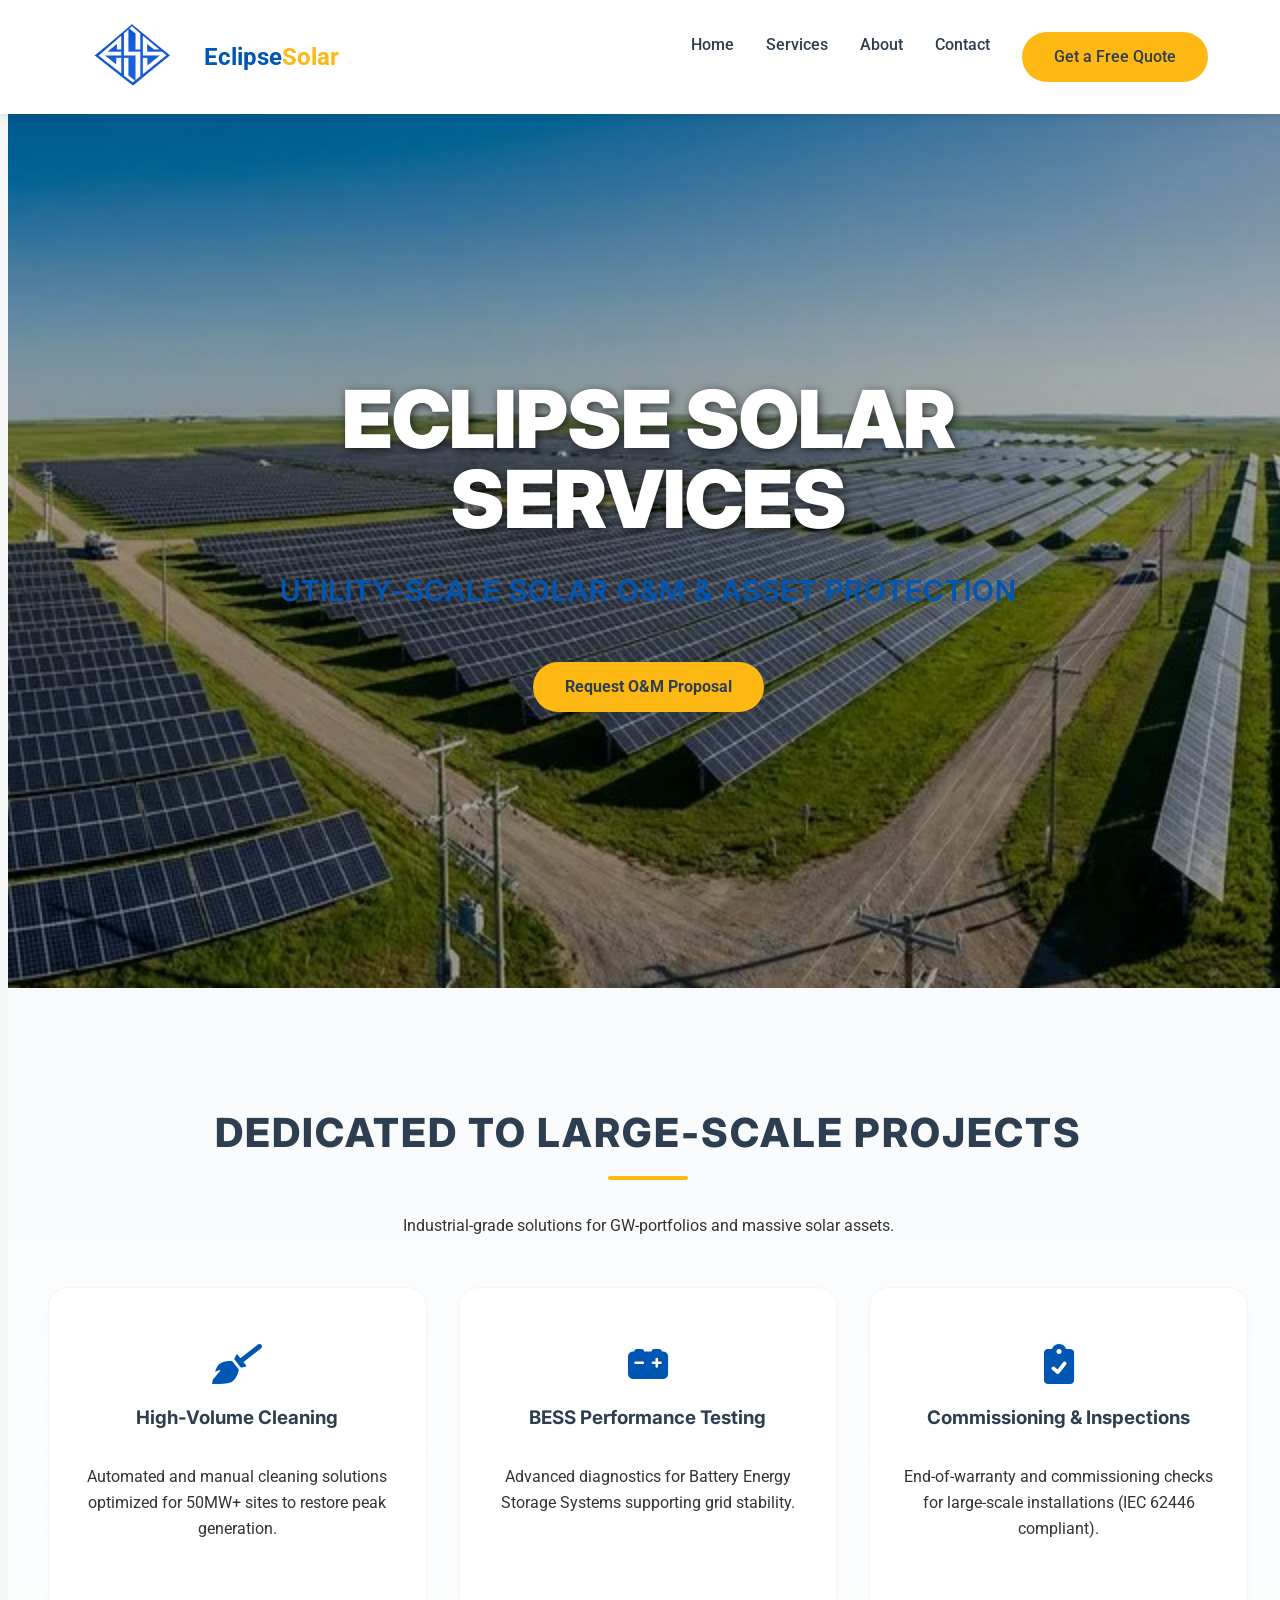
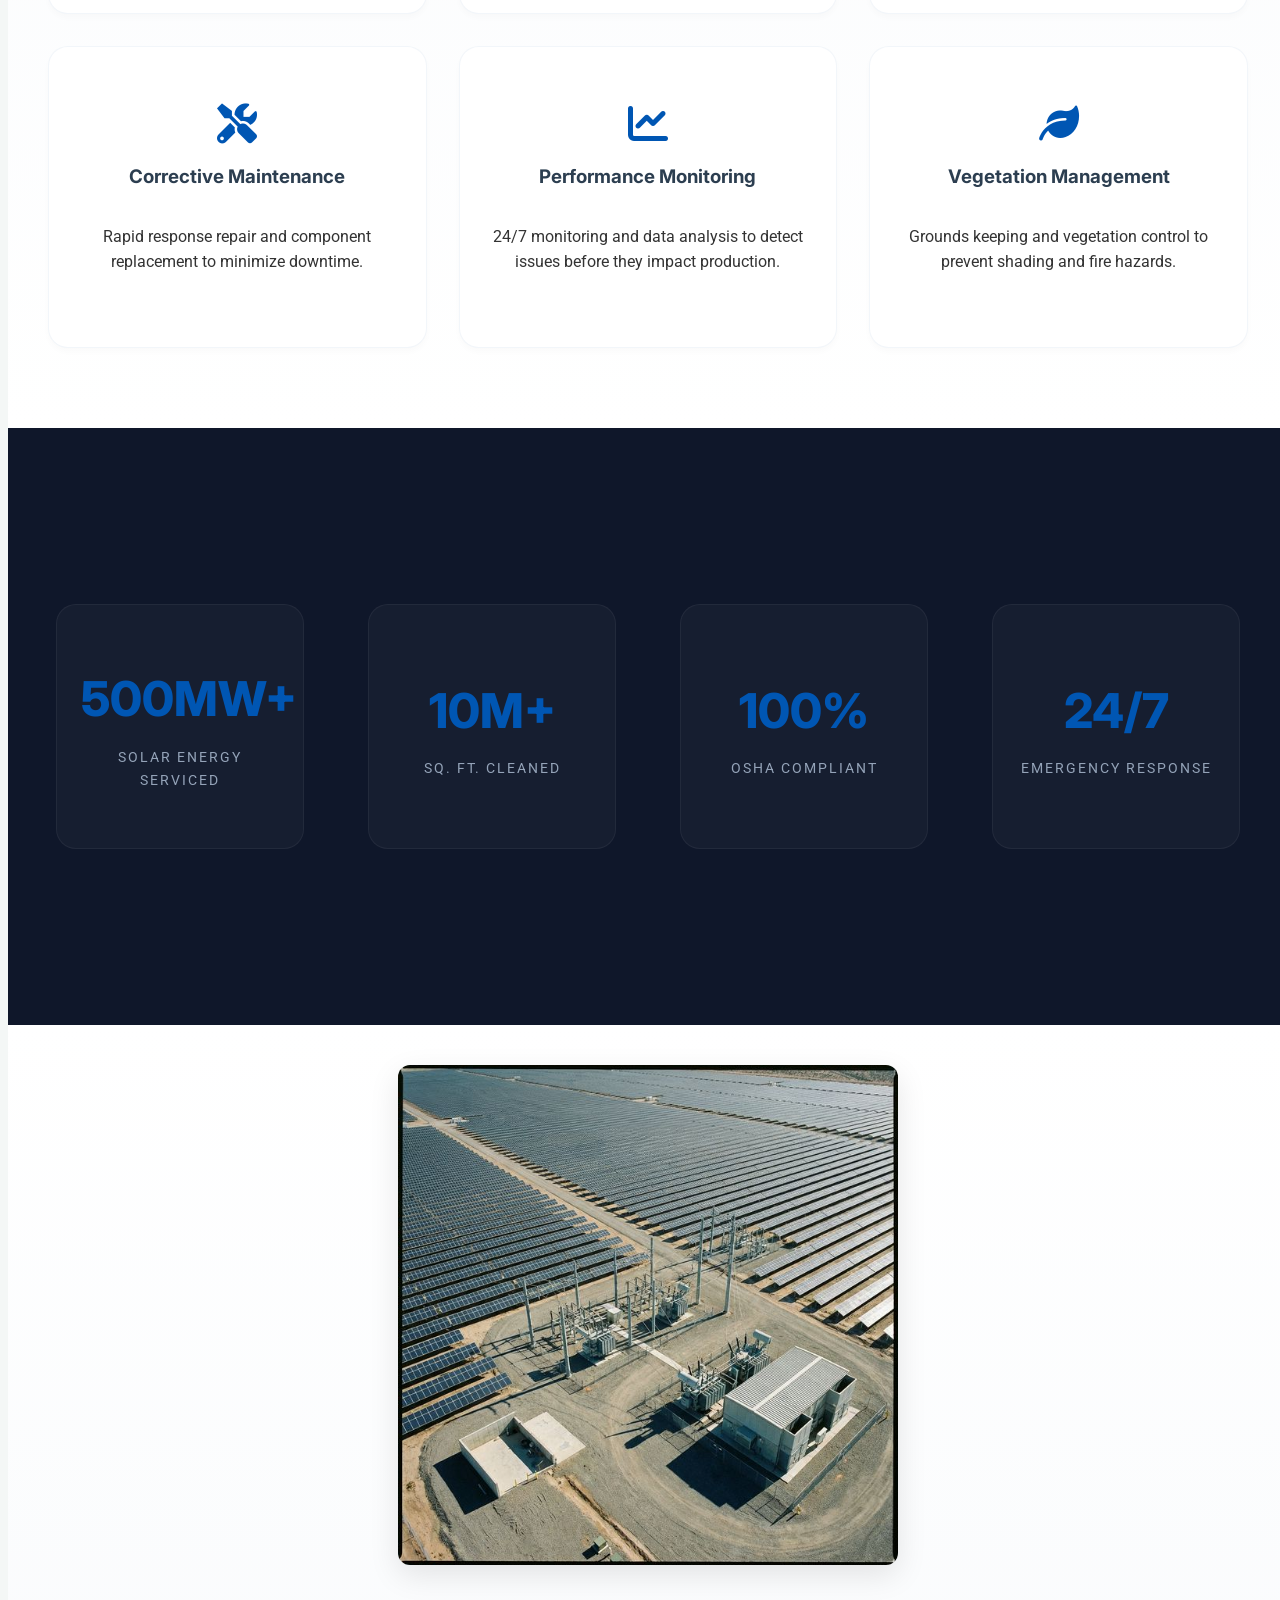
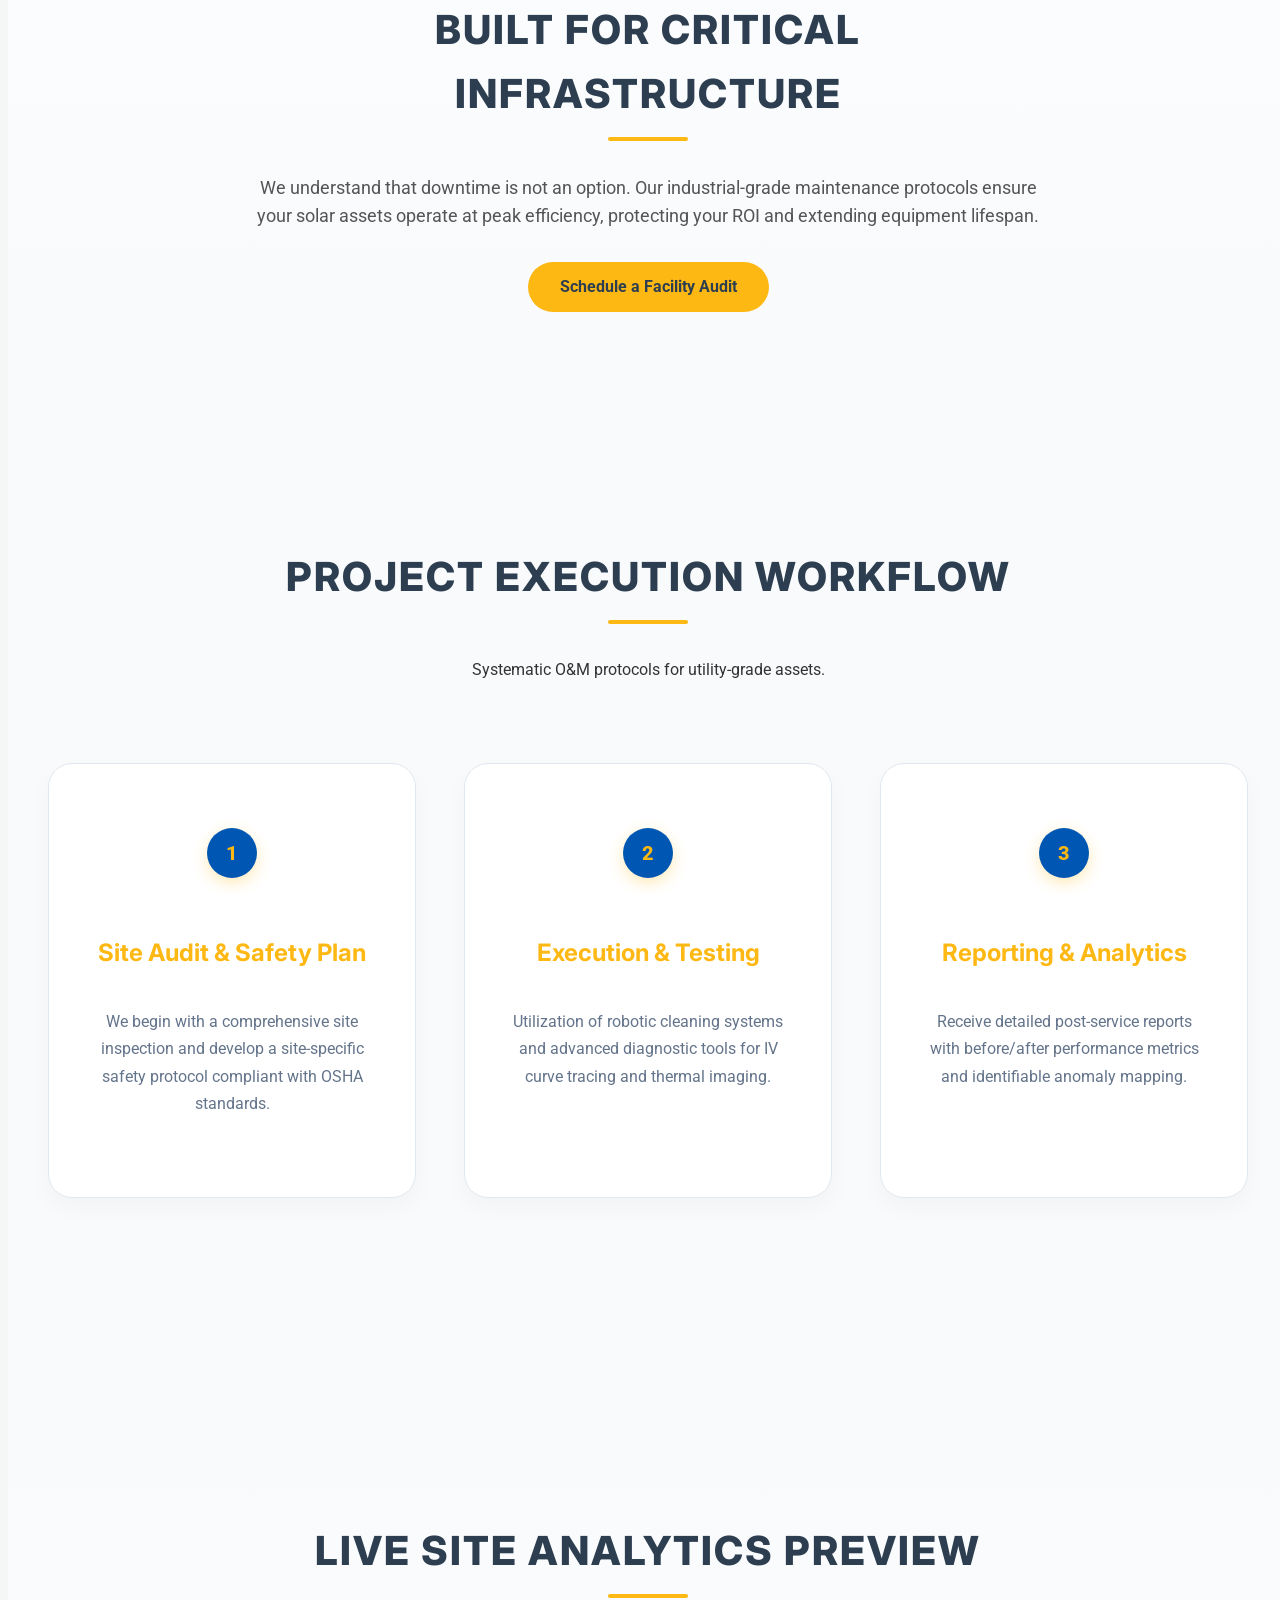
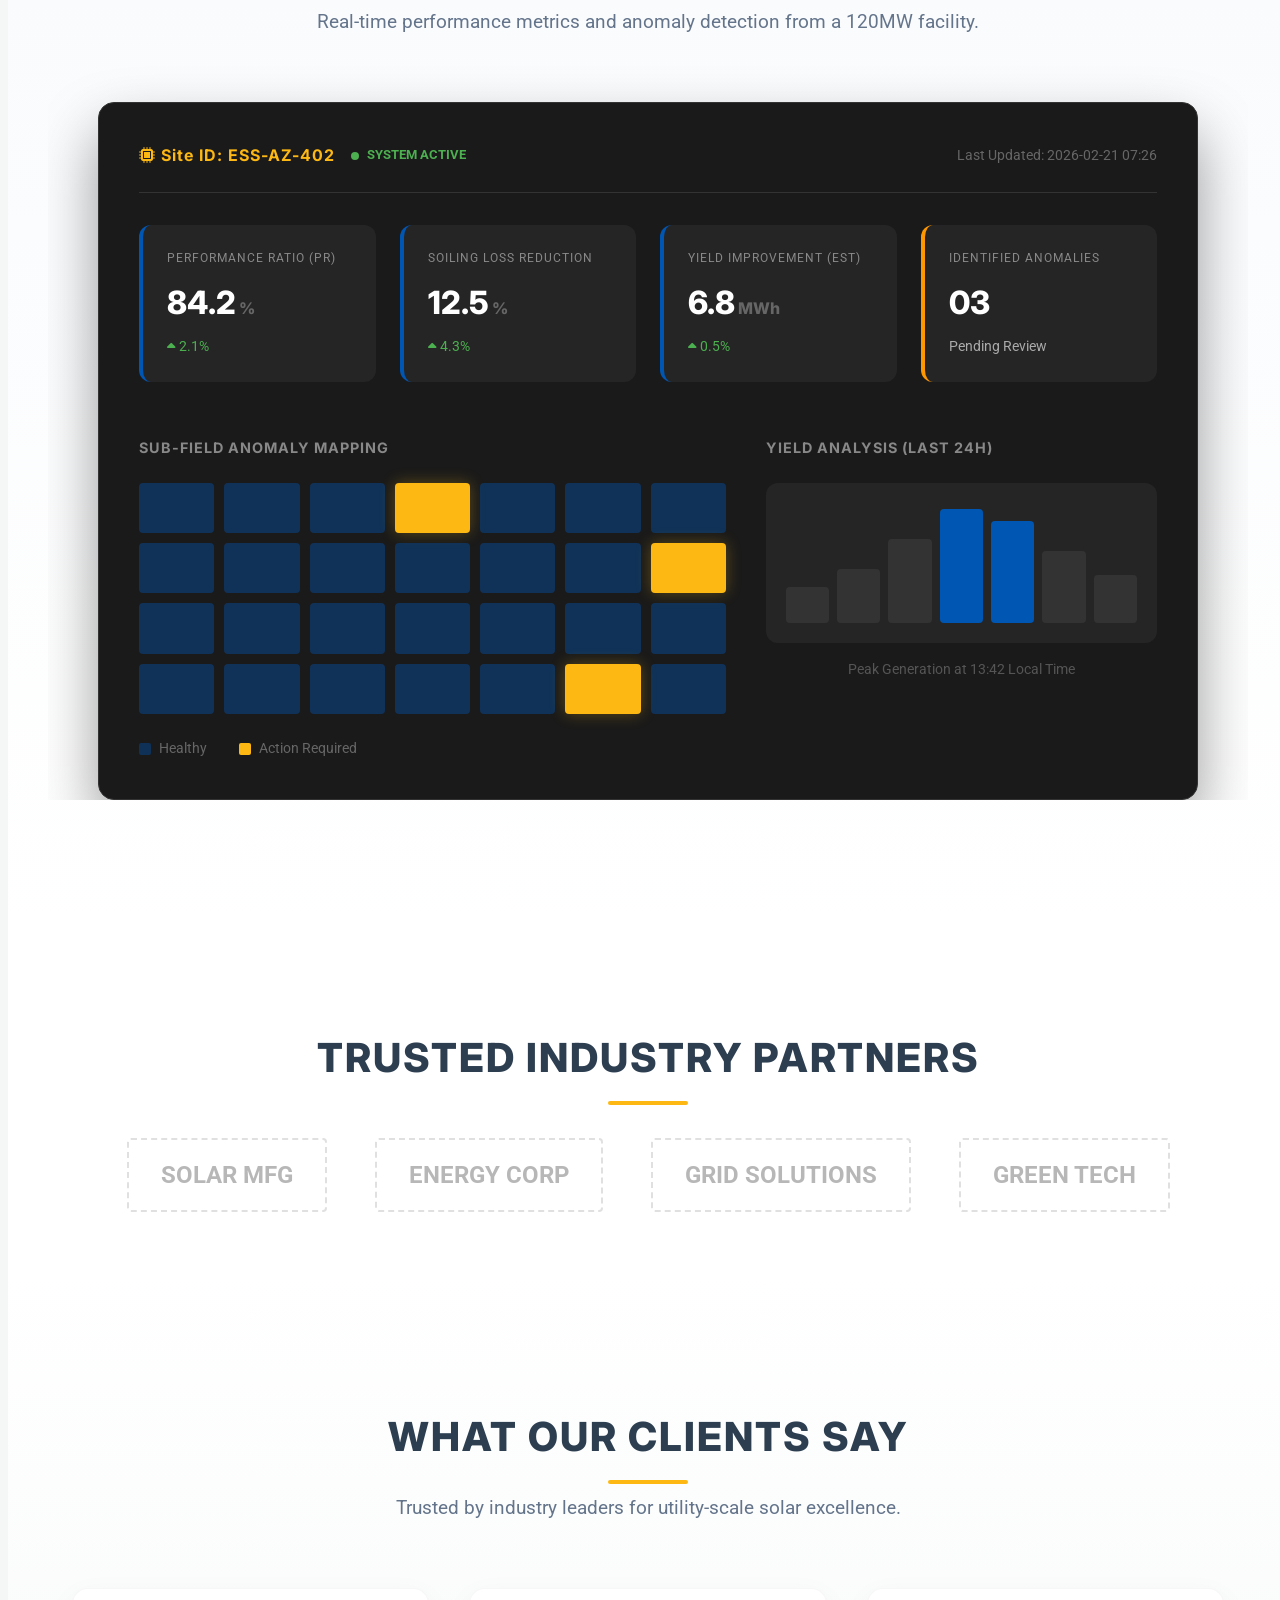
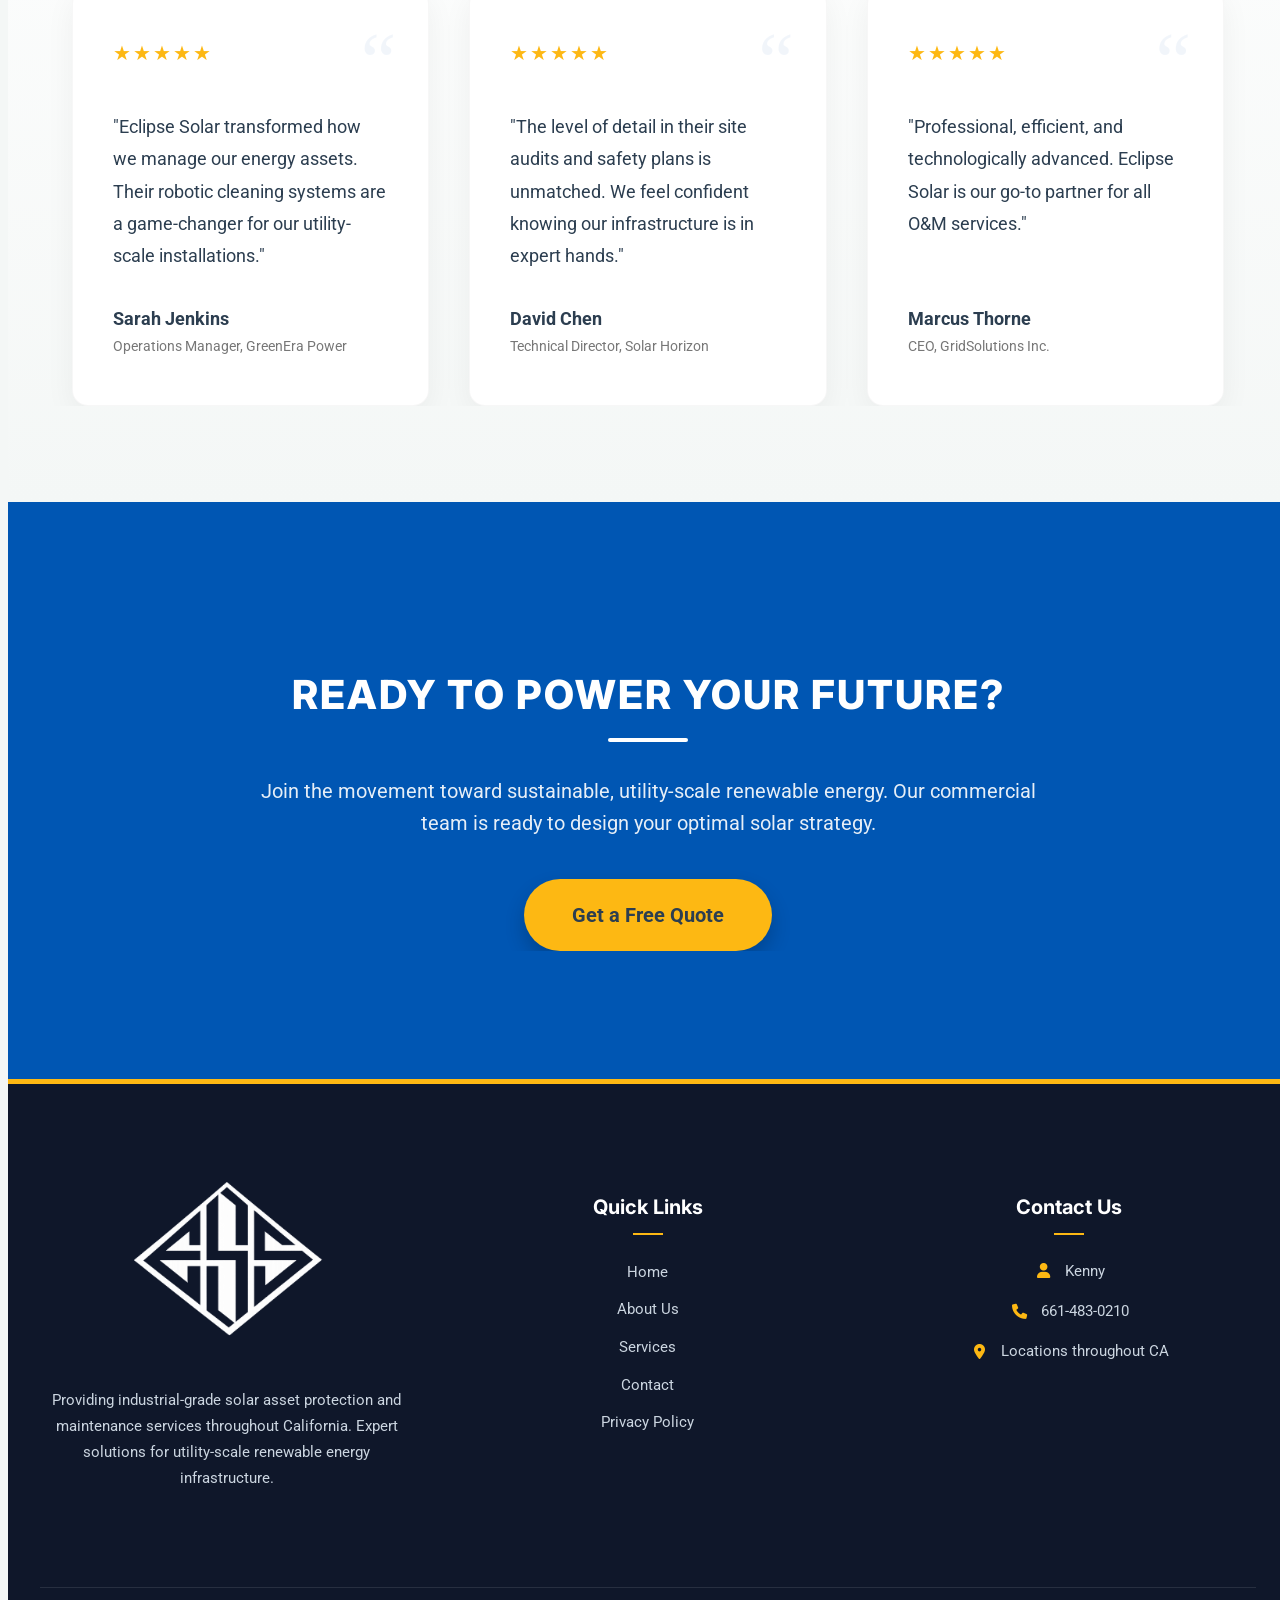
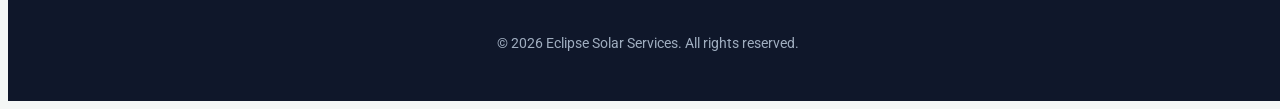
==== commit 6c4fa42a: "UI Refinement: Implemented high-authority hero hierarchy and anchored critical infrastructure sectio" ====
--- a/index.html
+++ b/index.html
@@ -44,9 +44,8 @@
     <!-- Hero Section -->
     <section id="home" class="hero">
         <div class="hero-content">
-            <h1>Eclipse Solar Services: Utility-Scale Solar O&M & Asset Protection</h1>
-            <p>Maximizing yield for IPPs, Utilities, and Large-Scale Solar Projects. Specialized care for critical
-                energy infrastructure.</p>
+            <h1>Eclipse Solar Services</h1>
+            <h3>Utility-Scale Solar O&M & Asset Protection</h3>
             <a href="tel:661-483-0210" class="btn-cta">Request O&M Proposal</a>
         </div>
     </section>
@@ -112,6 +111,9 @@
     <!-- Why Choose Us -->
     <section id="about" class="why-us">
         <div class="why-us-content">
+            <div class="why-us-image">
+                <img src="assets/img/industrial/infrastructure-why-us.png" alt="Industrial Solar Infrastructure">
+            </div>
             <h2>Built for Critical Infrastructure</h2>
             <p>We understand that downtime is not an option. Our industrial-grade maintenance protocols ensure your
                 solar assets operate at peak efficiency, protecting your ROI and extending equipment lifespan.</p>
--- a/assets/css/style.css
+++ b/assets/css/style.css
@@ -13,17 +13,21 @@
     --font-body: 'Roboto', sans-serif;
 }
 
-* {
-    box-sizing: border-box;
-    margin: 0;
-    padding: 0;
-}
-
+html,
 body {
+    overflow-x: hidden;
+    width: 100%;
+    position: relative;
     font-family: var(--font-body);
     line-height: 1.6;
     color: var(--text-color);
     background-color: var(--light-bg);
+    -webkit-overflow-scrolling: touch;
+}
+
+* {
+    box-sizing: border-box;
+    max-width: 100%;
 }
 
 h1,
@@ -107,9 +111,10 @@
 }
 
 .logo-text {
-    font-size: 1.5rem;
+    font-size: clamp(1.1rem, 4vw, 1.5rem);
     font-weight: 700;
     color: var(--primary-color);
+    white-space: nowrap;
 }
 
 .logo-text span {
@@ -154,6 +159,15 @@
 
 /* Mobile Responsive Header */
 @media (max-width: 768px) {
+    nav {
+        padding: 0.75rem 1.25rem;
+    }
+
+    .logo-img {
+        height: 55px;
+        /* Scaled down for mobile navigation */
+    }
+
     .nav-links {
         display: none;
         flex-direction: column;
@@ -178,22 +192,28 @@
     }
 
     .logo-text {
-        font-size: 1.25rem;
+        font-size: 1.1rem;
     }
 
     .btn-cta {
         margin-top: 1rem;
+        display: inline-block;
+        width: 100%;
     }
 }
 
 .btn-cta {
     background-color: var(--secondary-color);
     color: var(--accent-color);
-    padding: 0.75rem 1.5rem;
+    padding: 0.75rem 2rem;
     border-radius: 50px;
     text-decoration: none;
     font-weight: 700;
     transition: transform 0.3s, box-shadow 0.3s;
+    display: inline-block;
+    border: none;
+    cursor: pointer;
+    text-align: center;
 }
 
 .btn-cta:hover {
@@ -236,39 +256,43 @@
 }
 
 .hero-content h1 {
-    font-size: clamp(2.5rem, 5vw, 4rem);
+    font-size: clamp(3rem, 8vw, 5rem);
     color: var(--white);
-    margin-bottom: 1.5rem;
-    text-shadow: 2px 2px 4px rgba(0, 0, 0, 0.5);
-    line-height: 1.1;
-}
-
-.hero-content p {
-    font-size: clamp(1.1rem, 2vw, 1.4rem);
-    margin-bottom: 2.5rem;
-    max-width: 800px;
-    margin-left: auto;
-    margin-right: auto;
-    font-weight: 400;
-}
+    margin-bottom: 0.5rem;
+    text-shadow: 2px 2px 8px rgba(0, 0, 0, 0.6);
+    line-height: 1.0;
+    font-weight: 900;
+    text-transform: uppercase;
+    letter-spacing: -1px;
+}
+
+.hero-content h3 {
+    font-size: clamp(1.2rem, 3vw, 1.8rem);
+    color: var(--primary-color);
+    margin-bottom: 3rem;
+    font-weight: 600;
+    letter-spacing: 1px;
+    text-transform: uppercase;
+}
+
 
 /* Features Section */
 .features {
     padding: 5rem 2rem;
-    background-color: var(--white);
+    background: linear-gradient(180deg, #f8fafc 0%, #ffffff 100%);
     text-align: center;
 }
 
 .features-grid {
     display: grid;
-    grid-template-columns: repeat(auto-fit, minmax(300px, 1fr));
+    grid-template-columns: repeat(auto-fit, minmax(280px, 1fr));
     gap: 2rem;
     max-width: 1200px;
     margin: 3rem auto 0;
 }
 
 .feature-card {
-    padding: 3.5rem 2.5rem;
+    padding: 3.5rem 1.5rem;
     border-radius: 20px;
     background: var(--white);
     transition: all 0.4s cubic-bezier(0.165, 0.84, 0.44, 1);
@@ -278,6 +302,7 @@
     flex-direction: column;
     align-items: center;
     box-shadow: 0 4px 6px rgba(0, 0, 0, 0.02);
+    width: 100%;
 }
 
 .feature-card:hover {
@@ -305,7 +330,7 @@
 
 /* Footer */
 footer {
-    background-color: var(--accent-color);
+    background-color: #0f172a;
     color: var(--white);
     padding: 5rem 2rem 2rem;
 }
@@ -419,14 +444,33 @@
 
 /* Why Us Section */
 .why-us {
-    padding: 5rem 2rem;
-    background-color: var(--white);
+    padding: 2.5rem 2rem;
+    background: linear-gradient(180deg, #ffffff 0%, #f8fafc 100%);
     text-align: center;
 }
 
 .why-us-content {
     max-width: 800px;
     margin: 0 auto;
+}
+
+.why-us-image {
+    width: 100%;
+    max-width: 500px;
+    margin: 0 auto 2rem;
+    border-radius: 12px;
+    overflow: hidden;
+    box-shadow: 0 10px 30px rgba(0, 0, 0, 0.1);
+}
+
+.why-us-image img {
+    width: 100%;
+    display: block;
+    transition: transform 0.5s;
+}
+
+.why-us-image:hover img {
+    transform: scale(1.03);
 }
 
 .why-us p {
@@ -452,11 +496,15 @@
 
 .step-card {
     background: var(--white);
-    padding: 2rem;
-    border-radius: 8px;
+    padding: 2.5rem 1.5rem;
+    border-radius: 12px;
     box-shadow: 0 4px 6px rgba(0, 0, 0, 0.05);
-    max-width: 300px;
+    max-width: 100%;
+    width: 100%;
     flex: 1;
+    display: flex;
+    flex-direction: column;
+    align-items: center;
     position: relative;
 }
 
@@ -600,6 +648,9 @@
     max-width: 1200px;
     margin: 0 auto;
     width: 100%;
+    padding: 0 1.5rem;
+    position: relative;
+    overflow: hidden;
 }
 
 /* CTA Section */
@@ -698,7 +749,7 @@
 
 .service-benefits-grid {
     display: grid;
-    grid-template-columns: repeat(auto-fit, minmax(300px, 1fr));
+    grid-template-columns: repeat(auto-fit, minmax(280px, 1fr));
     gap: 2.5rem;
     margin-top: 4rem;
 }
@@ -785,7 +836,7 @@
 /* Report & Analytics Dashboard */
 .report-section {
     padding: 8rem 2rem;
-    background-color: var(--white);
+    background: linear-gradient(180deg, #f8fafc 0%, #ffffff 100%);
     text-align: center;
 }
 
@@ -1096,7 +1147,7 @@
 
 .compliance-grid {
     display: grid;
-    grid-template-columns: repeat(auto-fit, minmax(300px, 1fr));
+    grid-template-columns: repeat(auto-fit, minmax(280px, 1fr));
     gap: 3rem;
     max-width: 1100px;
     margin: 5rem auto 0;
@@ -1104,12 +1155,16 @@
 
 .compliance-item {
     background: rgba(255, 255, 255, 0.03);
-    padding: 3.5rem 2.5rem;
+    padding: 3rem 1.5rem;
     border-radius: 16px;
     border: 1px solid rgba(255, 255, 255, 0.05);
     backdrop-filter: blur(10px);
     transition: all 0.3s ease;
-    text-align: left;
+    text-align: center;
+    display: flex;
+    flex-direction: column;
+    align-items: center;
+    width: 100%;
 }
 
 .compliance-item:hover {
@@ -1309,7 +1364,7 @@
 
 .about-grid {
     display: grid;
-    grid-template-columns: repeat(auto-fit, minmax(450px, 1fr));
+    grid-template-columns: repeat(auto-fit, minmax(280px, 1fr));
     gap: 4rem;
     max-width: 1200px;
     margin: 0 auto;
@@ -1325,6 +1380,8 @@
     text-align: center;
     position: relative;
     overflow: hidden;
+    width: 100%;
+    max-width: 100%;
 }
 
 .about-card:hover {
@@ -1375,16 +1432,83 @@
 @media (max-width: 768px) {
     .hero {
         height: 85vh !important;
-        min-height: 480px;
-        margin-top: 60px;
+        min-height: 400px;
+        margin-top: 70px;
+        padding-top: 15vh;
     }
 
     .hero-content h1 {
-        font-size: 2.25rem !important;
+        font-size: 2rem !important;
+        padding: 0 1rem;
     }
 
     .hero-content p {
         font-size: 1rem !important;
+        padding: 0 1.5rem;
+    }
+
+    .about-grid {
+        grid-template-columns: 1fr;
+        padding: 0 1rem;
+    }
+
+    .about-card {
+        padding: 3rem 1.5rem;
+    }
+
+    .features {
+        padding: 4rem 1rem;
+    }
+
+    .features-grid {
+        grid-template-columns: 1fr;
+    }
+
+    .feature-card {
+        padding: 2.5rem 1.5rem;
+    }
+
+    .process-steps {
+        gap: 2rem;
+        padding: 0 1rem;
+    }
+
+    .step-card {
+        flex: none;
+        width: 100%;
+        max-width: 100%;
+        padding: 2.5rem 1.5rem;
+    }
+
+    .stat-item {
+        width: 100%;
+        min-width: 100%;
+        padding: 2.5rem 1.5rem;
+    }
+
+    .compliance-grid {
+        grid-template-columns: 1fr;
+        padding: 0 1rem;
+        gap: 2rem;
+    }
+
+    .compliance-item {
+        padding: 2.5rem 1.5rem;
+    }
+
+    .service-benefits-grid,
+    .testimonials-grid {
+        grid-template-columns: 1fr;
+        padding: 0 1rem;
+    }
+
+    h2 {
+        font-size: 1.8rem;
+        padding: 0 1rem;
+    }
+
+    h2::after {
+        width: 60px;
     }
 }
 
@@ -1444,8 +1568,83 @@
     padding: 2rem 2.5rem 3rem;
 }
 
-.popup-overlay.active .promo-popup {
-    transform: scale(1) translateY(0);
+@media (max-width: 768px) {
+    .container {
+        padding: 0 1.25rem;
+        width: 100%;
+        max-width: 100%;
+    }
+
+    .hero {
+        height: 90vh !important;
+        min-height: 480px;
+        padding: 120px 1.25rem 2rem;
+        display: flex;
+        flex-direction: column;
+        justify-content: center;
+        margin-top: 0;
+    }
+
+    .hero-content {
+        width: 100%;
+        max-width: 100%;
+        padding: 0;
+    }
+
+    .hero-content h1 {
+        font-size: 1.85rem !important;
+        line-height: 1.2;
+        margin-bottom: 1.5rem;
+    }
+
+    .hero-content p {
+        font-size: 1rem !important;
+        line-height: 1.5;
+        margin-bottom: 2rem;
+    }
+
+    .btn-cta {
+        width: 100% !important;
+        max-width: 320px;
+        padding: 1rem !important;
+        font-size: 1rem !important;
+        margin: 0 auto;
+    }
+
+    .stat-item {
+        width: 100% !important;
+        margin: 1rem 0;
+        padding: 2.5rem 1.5rem;
+    }
+
+    .about-card {
+        padding: 2.5rem 1.5rem !important;
+        width: 100% !important;
+    }
+
+    .features-grid,
+    .about-grid,
+    .compliance-grid,
+    .service-benefits-grid,
+    .testimonials-grid,
+    .process-steps {
+        grid-template-columns: 1fr !important;
+        display: flex;
+        flex-direction: column;
+        align-items: center;
+        gap: 2rem;
+        padding: 0;
+    }
+
+    .feature-card,
+    .step-card,
+    .compliance-item,
+    .benefit-card,
+    .testimonial-card {
+        width: 100% !important;
+        max-width: 100% !important;
+        margin-bottom: 0;
+    }
 }
 
 .popup-close {
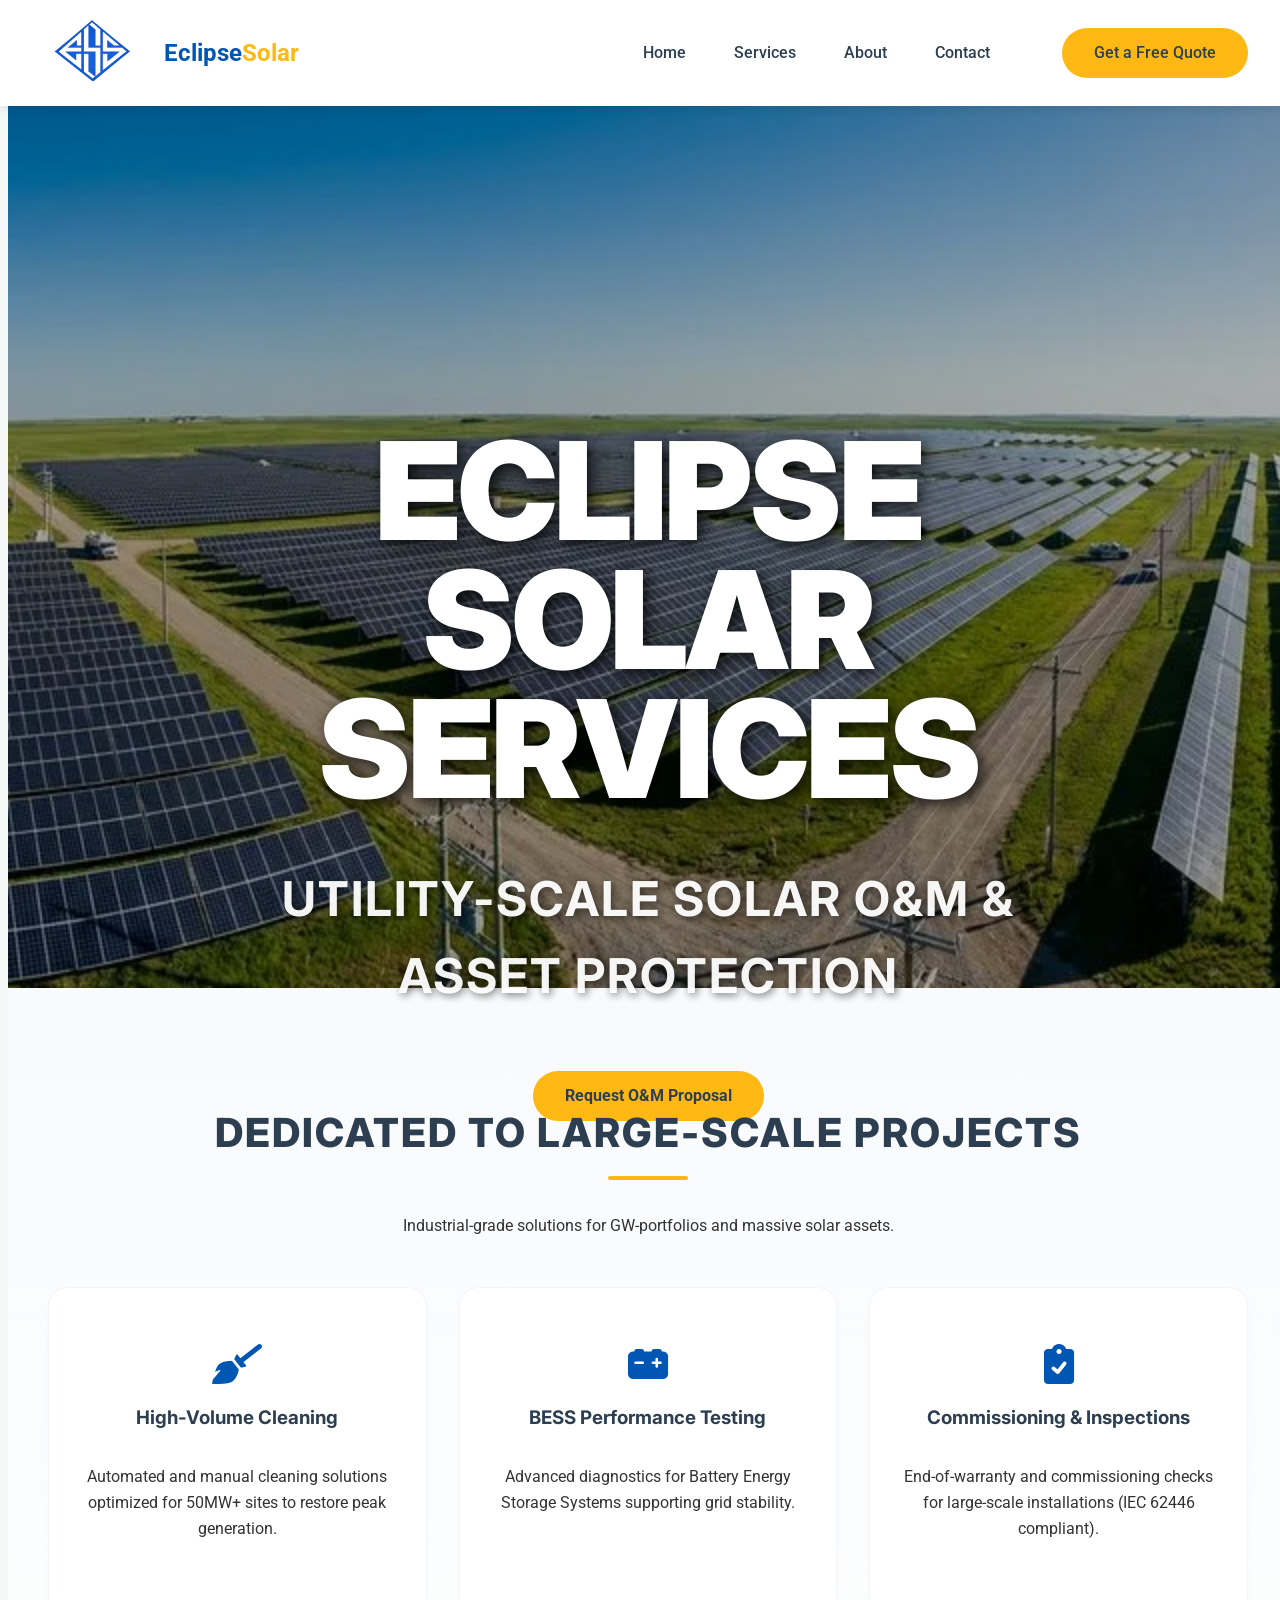
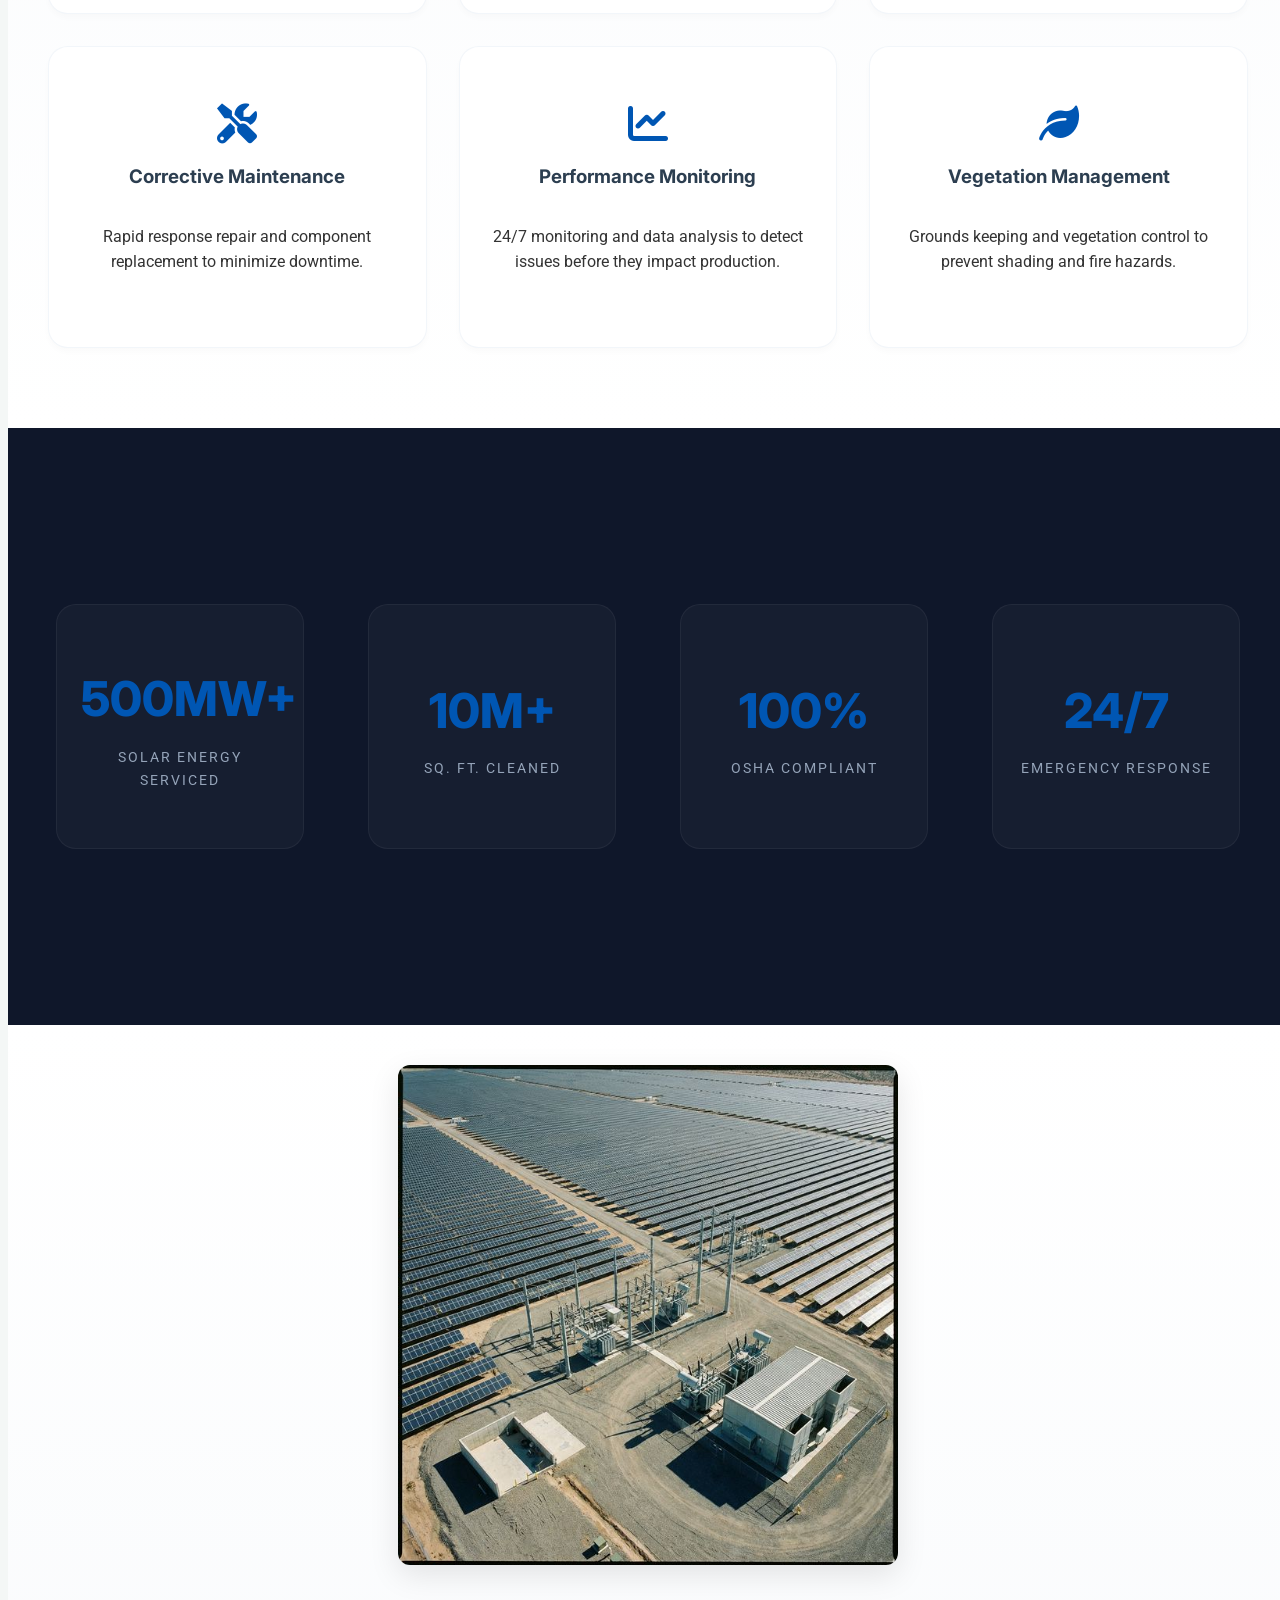
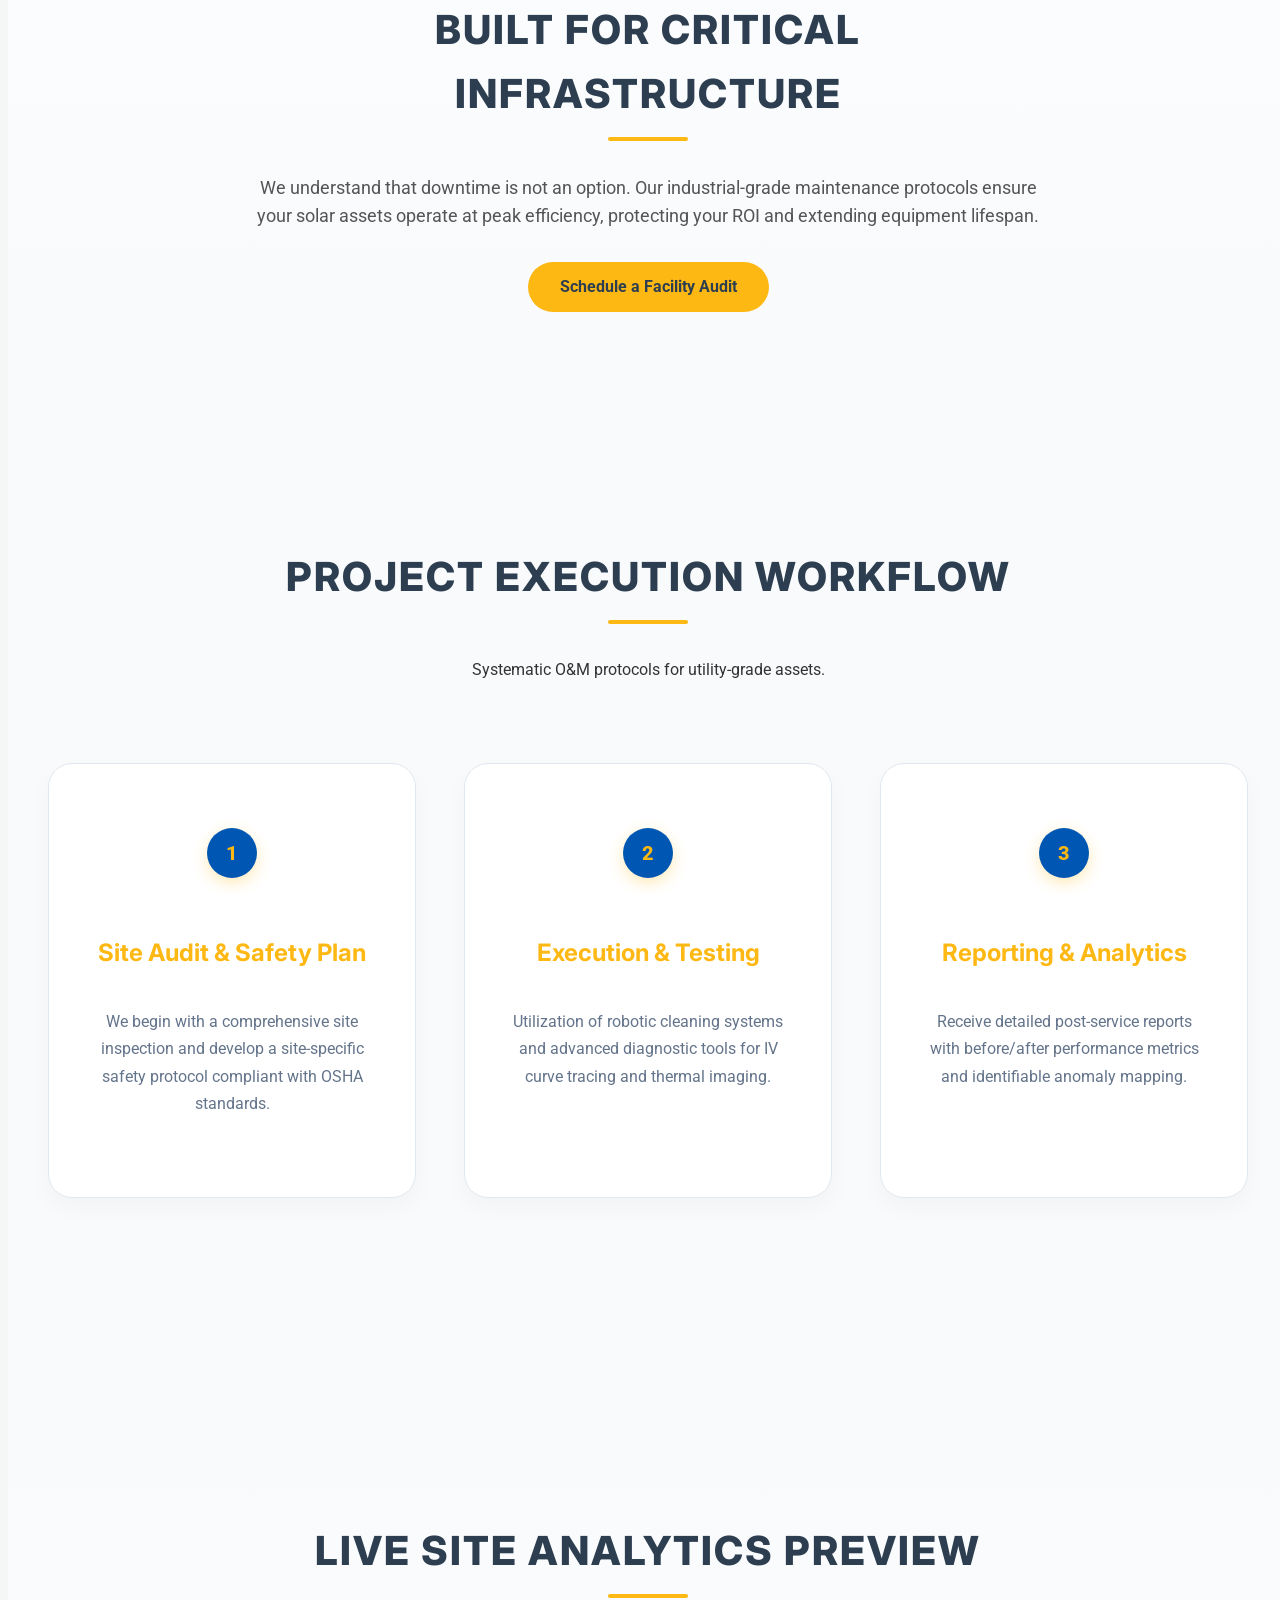
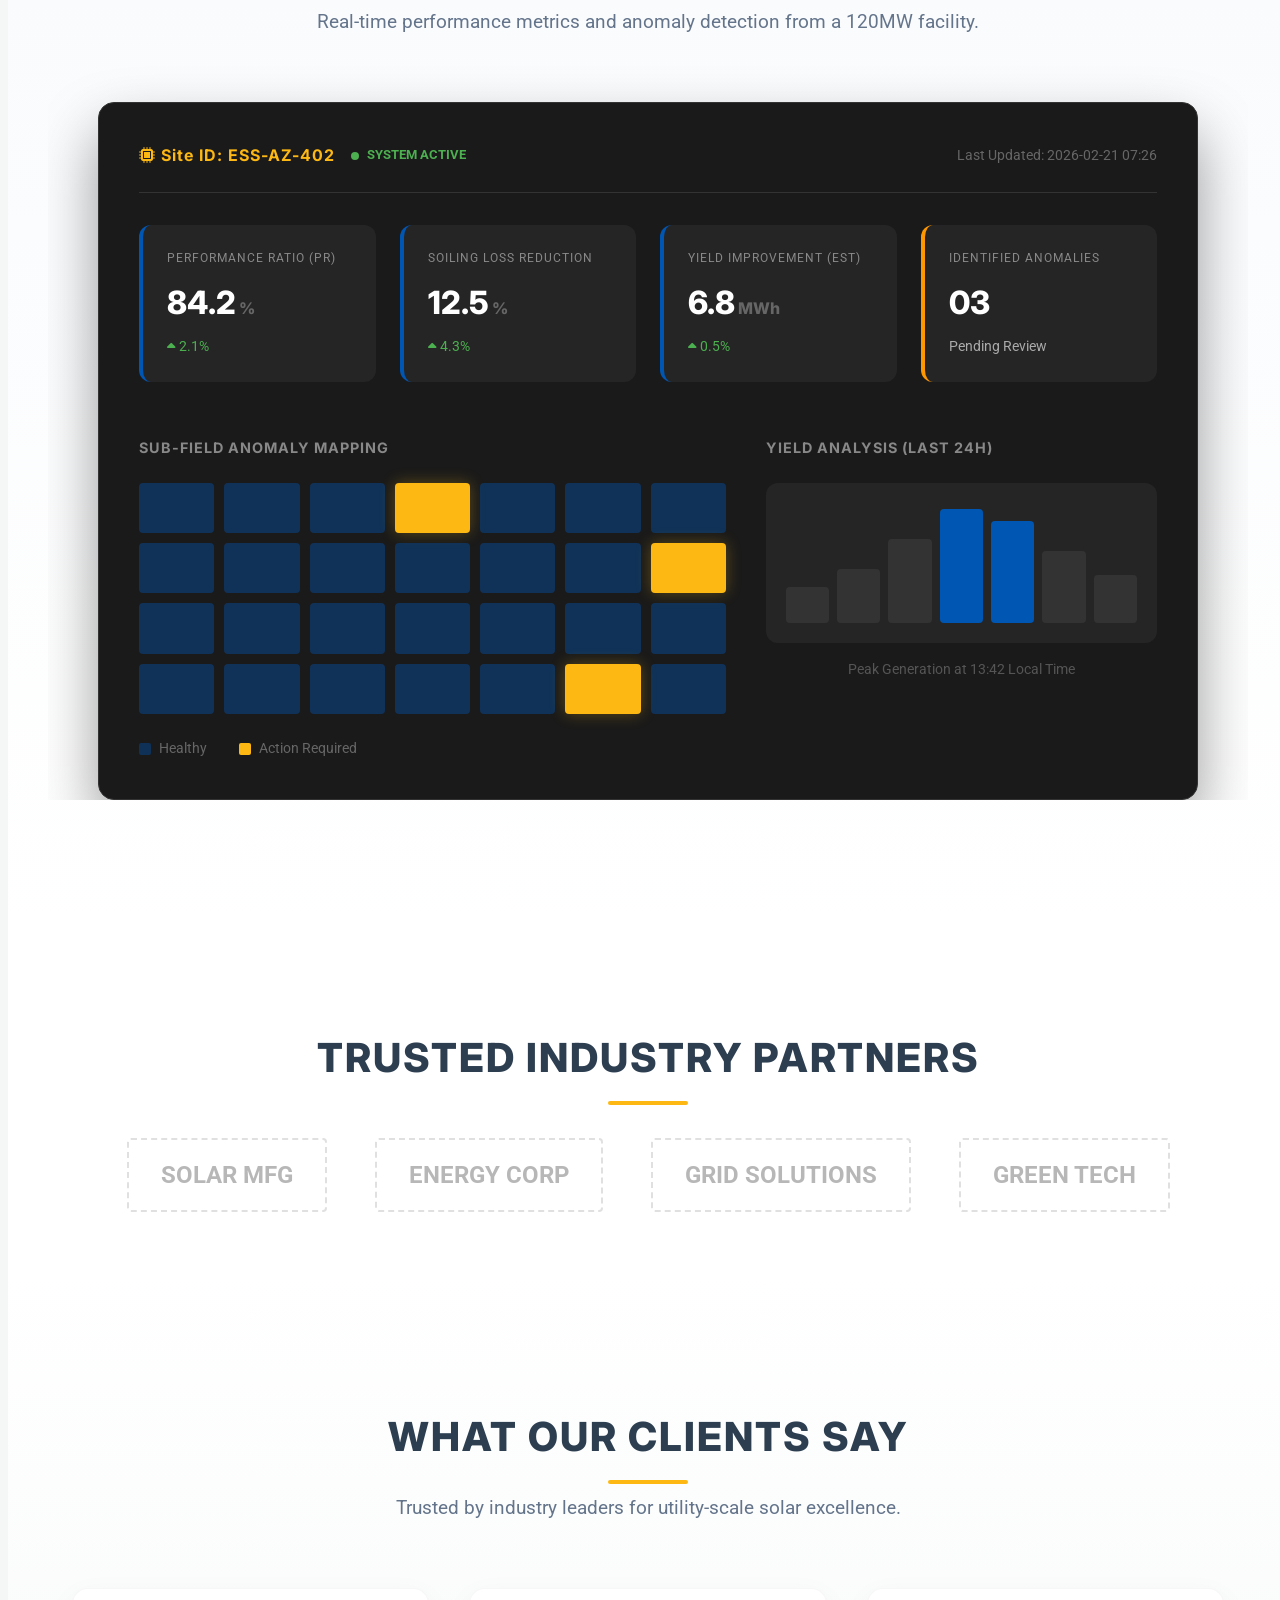
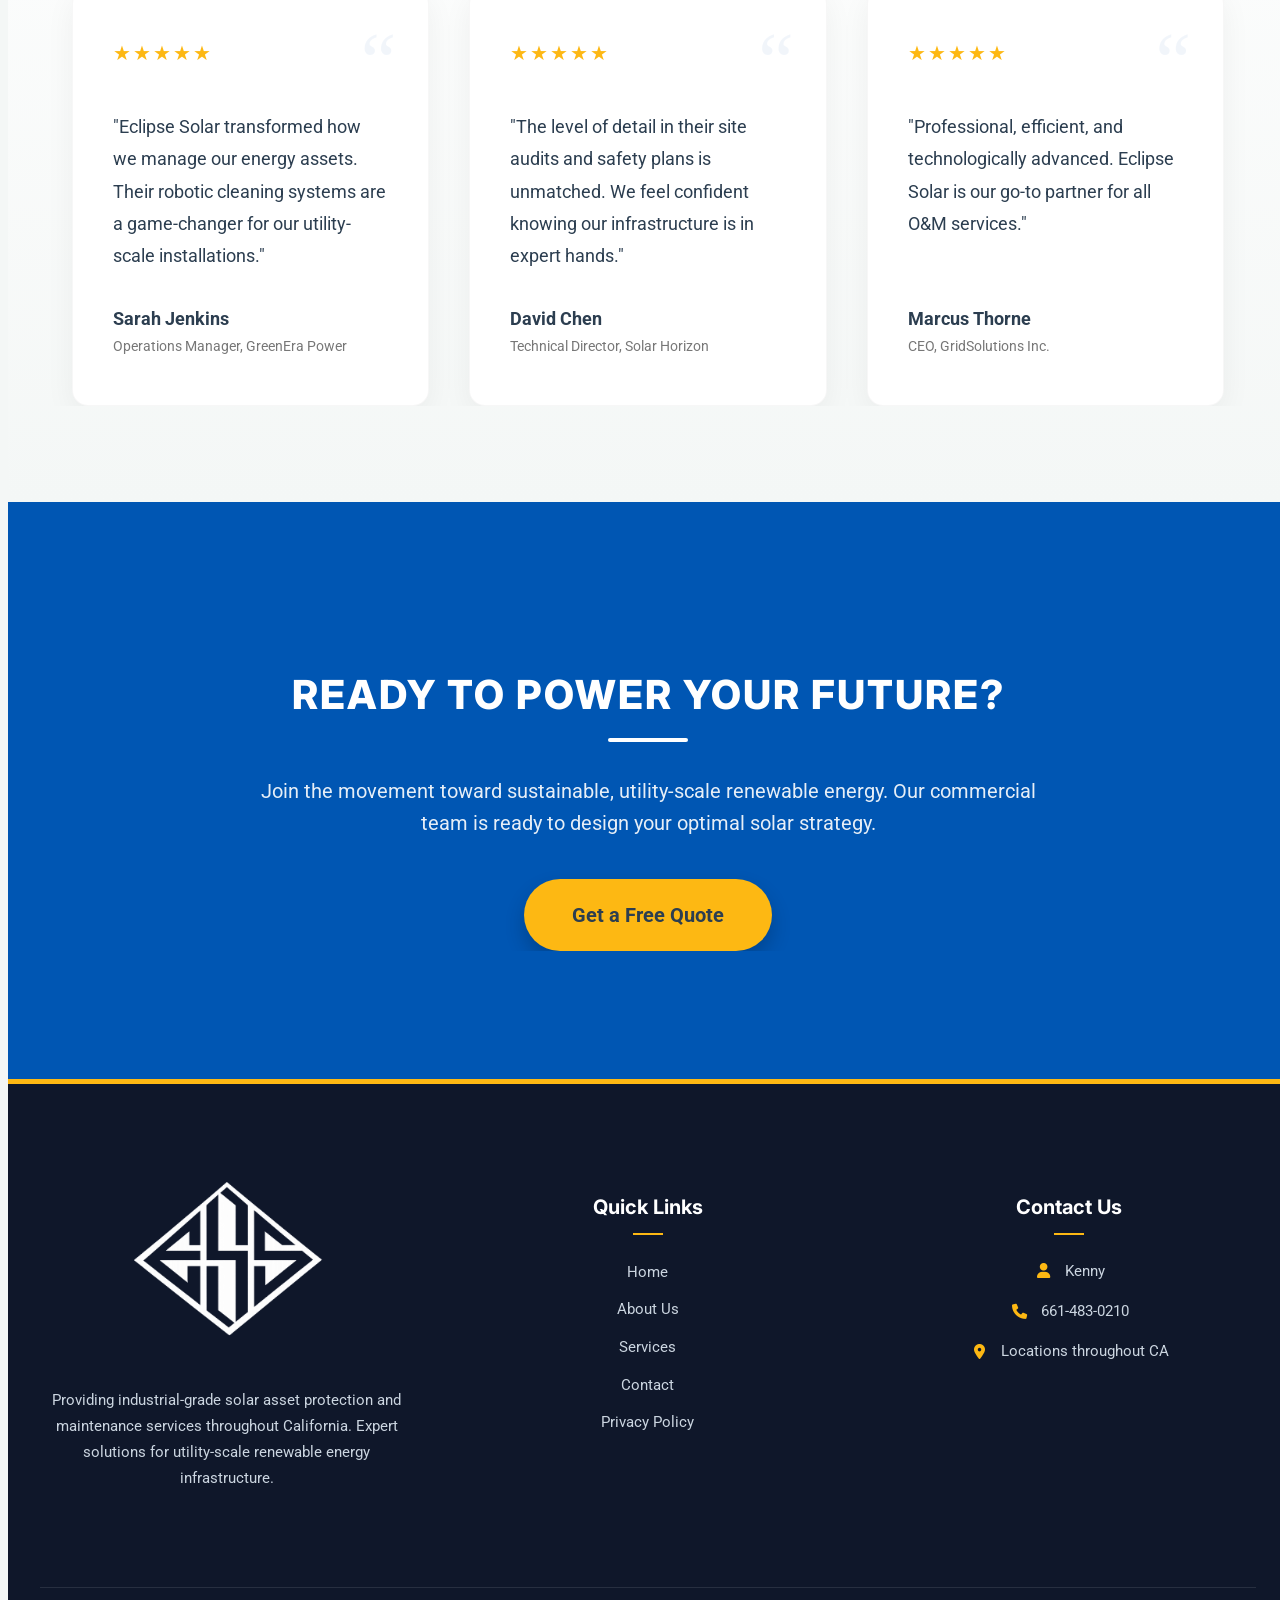
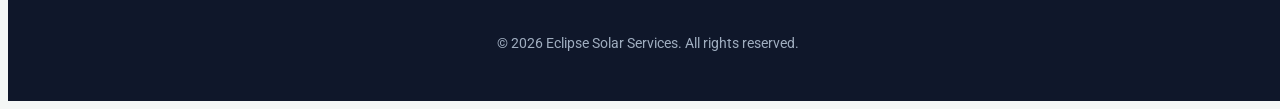
==== commit 71530416: "UI Optimization: Balanced desktop header layout and moved CTA into mobile navigation drawer for bett" ====
--- a/index.html
+++ b/index.html
@@ -33,8 +33,9 @@
                 <li><a href="services.html">Services</a></li>
                 <li><a href="about.html">About</a></li>
                 <li><a href="contact.html">Contact</a></li>
-                <li><a href="tel:661-483-0210" class="btn-cta">Get a Free Quote</a></li>
+                    <li><a href="tel:661-483-0210" class="btn-cta header-cta">Get a Free Quote</a></li>
             </ul>
+                
             <div class="menu-toggle" id="mobile-menu">
                 <i class="fas fa-bars"></i>
             </div>
--- a/assets/css/style.css
+++ b/assets/css/style.css
@@ -92,12 +92,14 @@
     display: flex;
     justify-content: space-between;
     align-items: center;
-    max-width: 1200px;
+    max-width: 1400px;
+    /* Increased max-width for better desktop feel */
     margin: 0 auto;
-    padding: 1rem 2rem;
+    padding: 0.75rem 2rem;
 }
 
 .logo {
+    flex: 1;
     text-decoration: none;
     display: flex;
     align-items: center;
@@ -136,7 +138,16 @@
 .nav-links {
     list-style: none;
     display: flex;
-    gap: 2rem;
+    gap: 3rem;
+    flex: 2;
+    justify-content: flex-end;
+    /* Push links and CTA to the right on desktop */
+    align-items: center;
+}
+
+.nav-links li:last-child {
+    margin-left: 1.5rem;
+    /* Space before the CTA button on desktop */
 }
 
 .nav-links li a {
@@ -148,6 +159,11 @@
 
 .nav-links li a:hover {
     color: var(--primary-color);
+}
+
+/* On desktop, the CTA inside the list should still look like a button */
+.header-cta {
+    display: inline-block;
 }
 
 .menu-toggle {
@@ -195,8 +211,14 @@
         font-size: 1.1rem;
     }
 
+    .header-cta {
+        display: block !important;
+        /* Always show inside the menu on mobile */
+        margin-top: 1.5rem;
+    }
+
     .btn-cta {
-        margin-top: 1rem;
+        margin-top: 1.5rem;
         display: inline-block;
         width: 100%;
     }
@@ -256,23 +278,25 @@
 }
 
 .hero-content h1 {
-    font-size: clamp(3rem, 8vw, 5rem);
+    font-size: clamp(4rem, 15vw, 8.5rem);
     color: var(--white);
     margin-bottom: 0.5rem;
-    text-shadow: 2px 2px 8px rgba(0, 0, 0, 0.6);
-    line-height: 1.0;
+    text-shadow: 4px 4px 15px rgba(0, 0, 0, 0.8);
+    line-height: 0.95;
     font-weight: 900;
     text-transform: uppercase;
-    letter-spacing: -1px;
+    letter-spacing: -3px;
 }
 
 .hero-content h3 {
-    font-size: clamp(1.2rem, 3vw, 1.8rem);
-    color: var(--primary-color);
-    margin-bottom: 3rem;
-    font-weight: 600;
-    letter-spacing: 1px;
+    font-size: clamp(1.5rem, 4vw, 3rem);
+    color: var(--white);
+    margin-bottom: 3.5rem;
+    font-weight: 700;
+    letter-spacing: 2px;
     text-transform: uppercase;
+    text-shadow: 2px 2px 8px rgba(0, 0, 0, 0.6);
+    opacity: 0.95;
 }
 
 
@@ -1435,16 +1459,6 @@
         min-height: 400px;
         margin-top: 70px;
         padding-top: 15vh;
-    }
-
-    .hero-content h1 {
-        font-size: 2rem !important;
-        padding: 0 1rem;
-    }
-
-    .hero-content p {
-        font-size: 1rem !important;
-        padding: 0 1.5rem;
     }
 
     .about-grid {
@@ -1589,18 +1603,6 @@
         width: 100%;
         max-width: 100%;
         padding: 0;
-    }
-
-    .hero-content h1 {
-        font-size: 1.85rem !important;
-        line-height: 1.2;
-        margin-bottom: 1.5rem;
-    }
-
-    .hero-content p {
-        font-size: 1rem !important;
-        line-height: 1.5;
-        margin-bottom: 2rem;
     }
 
     .btn-cta {
